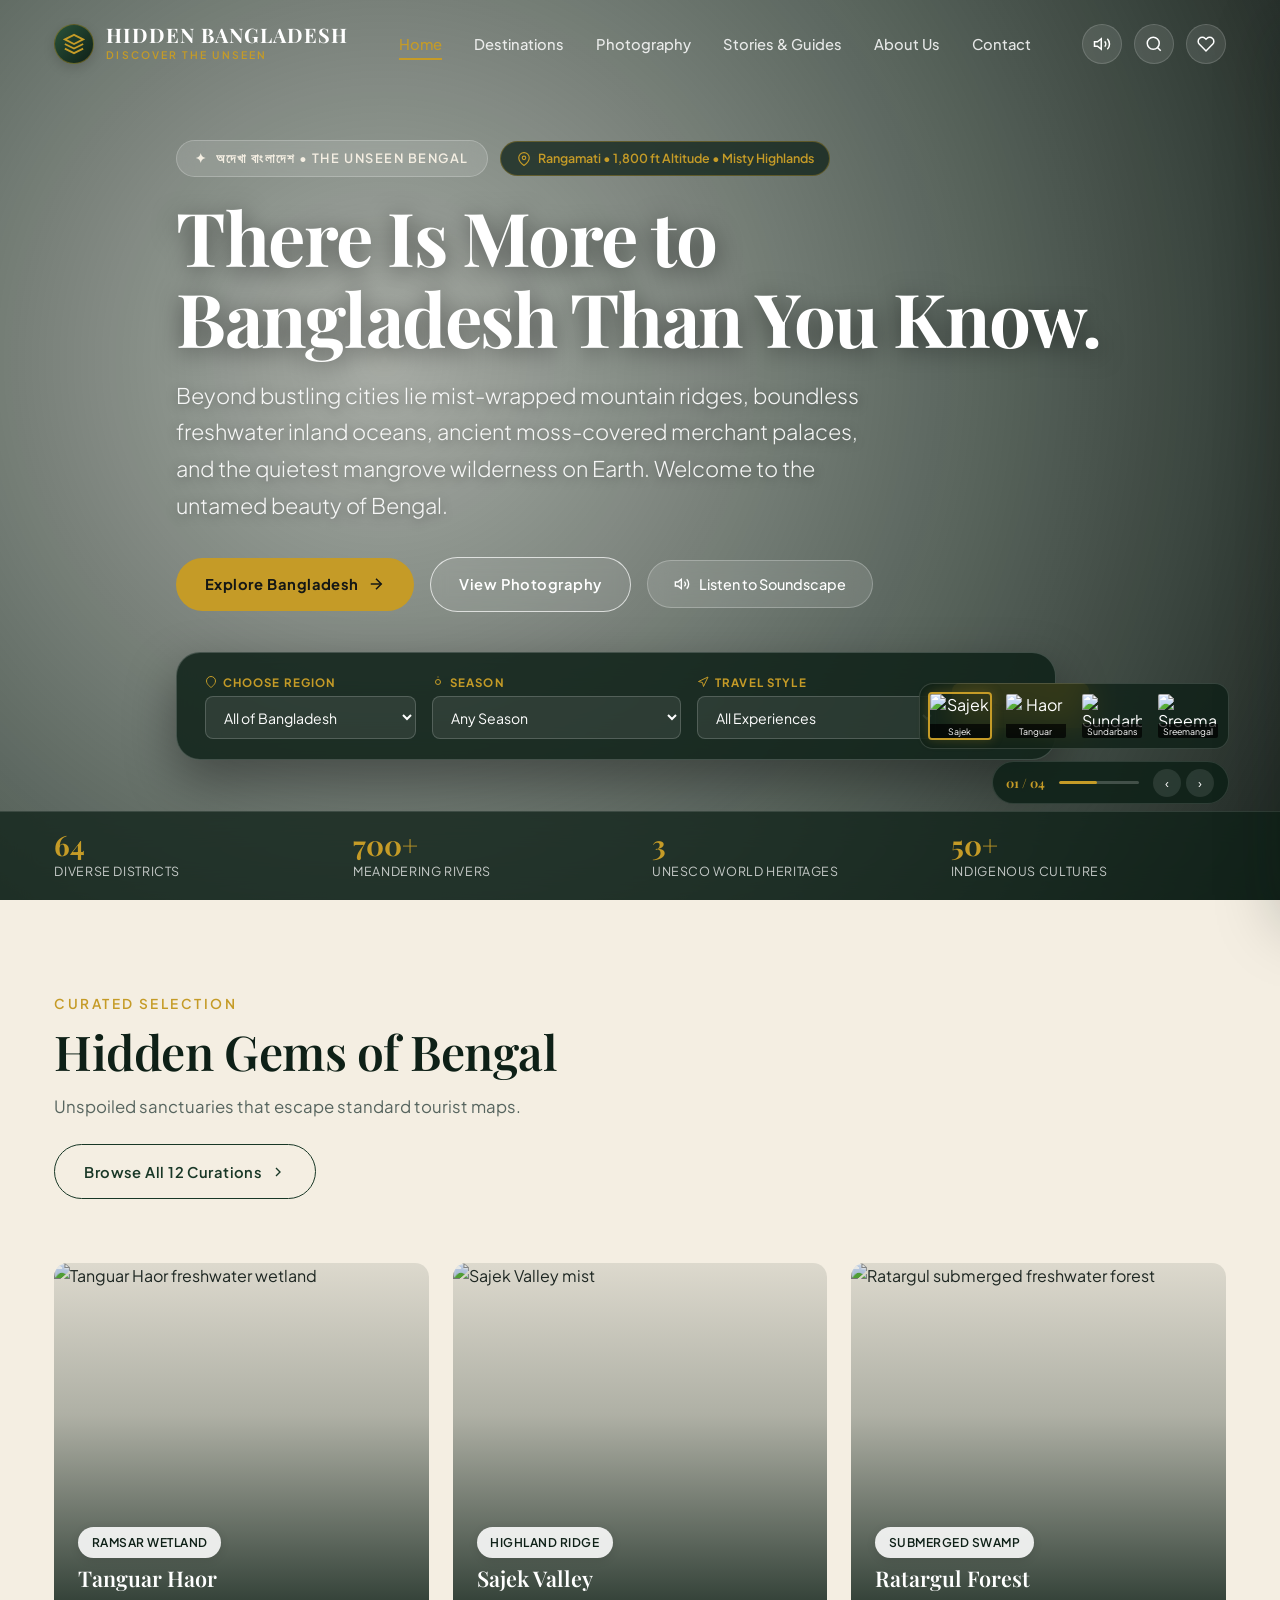
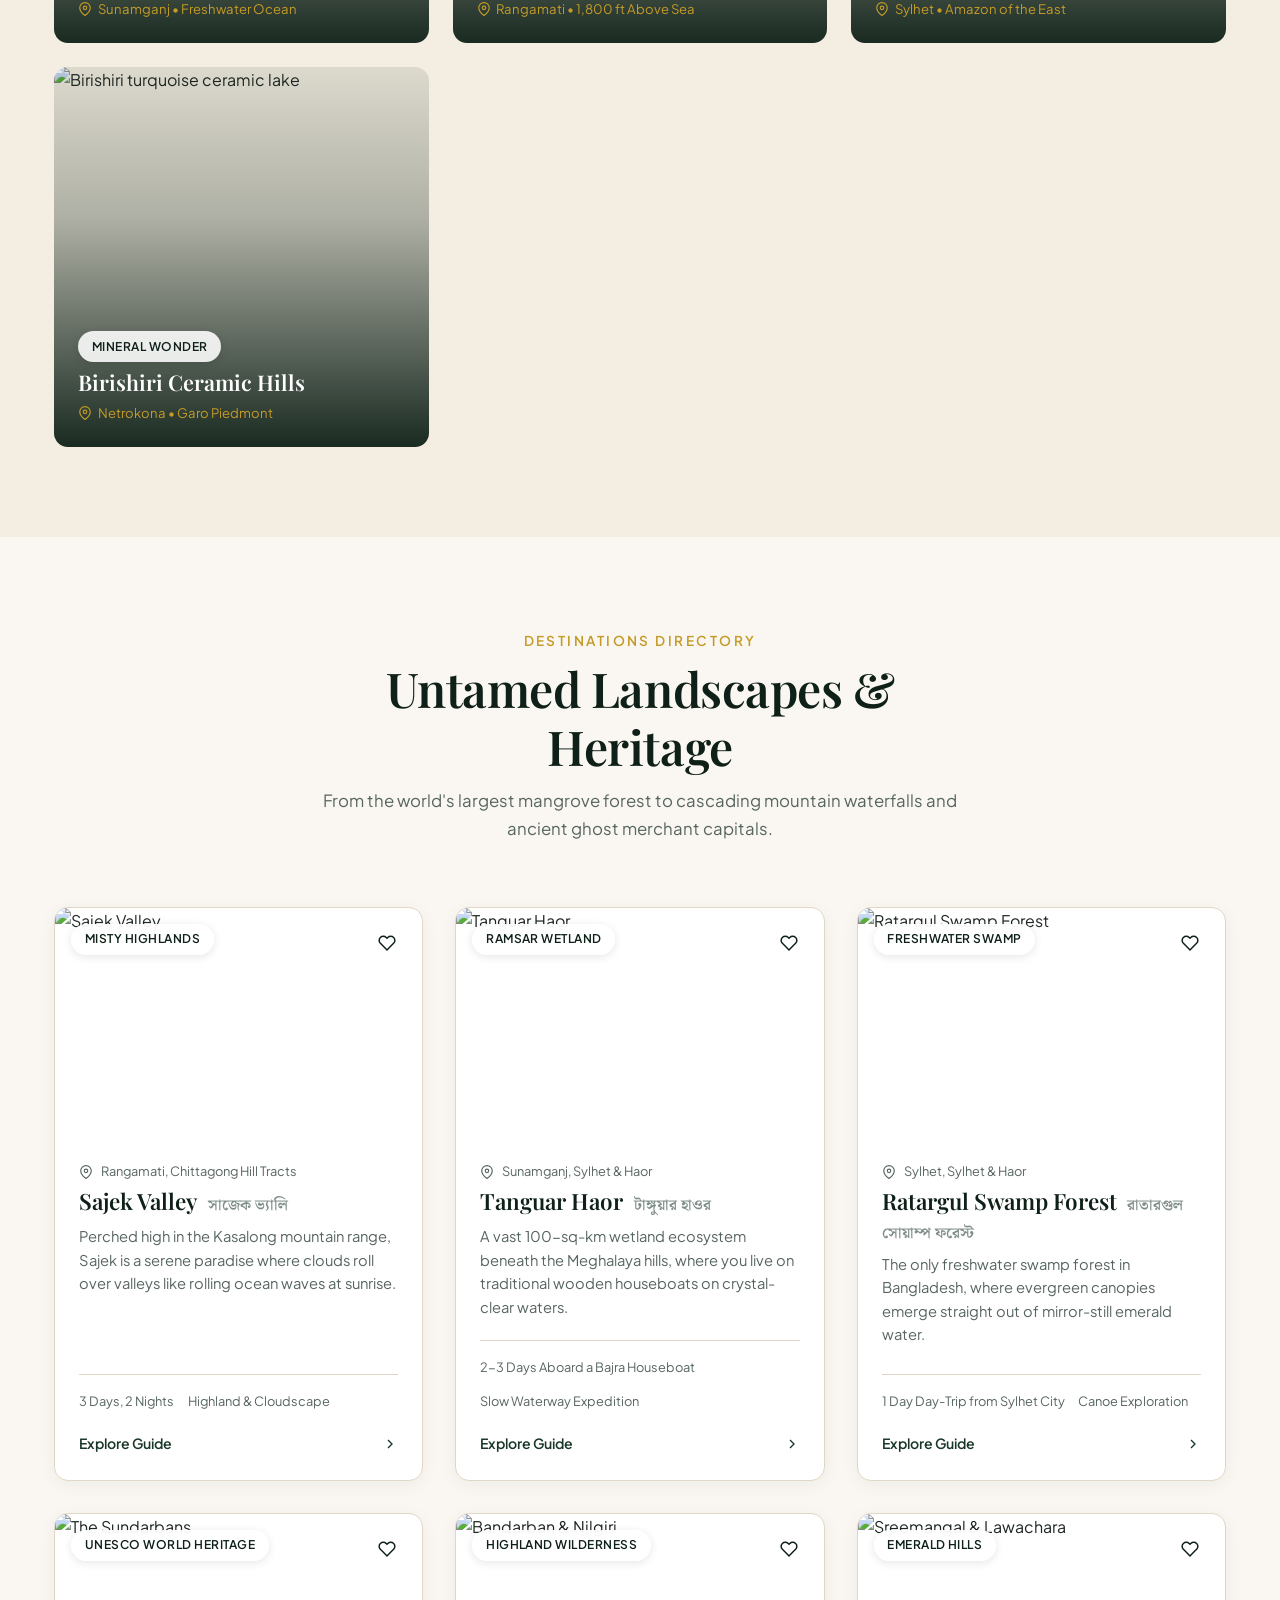
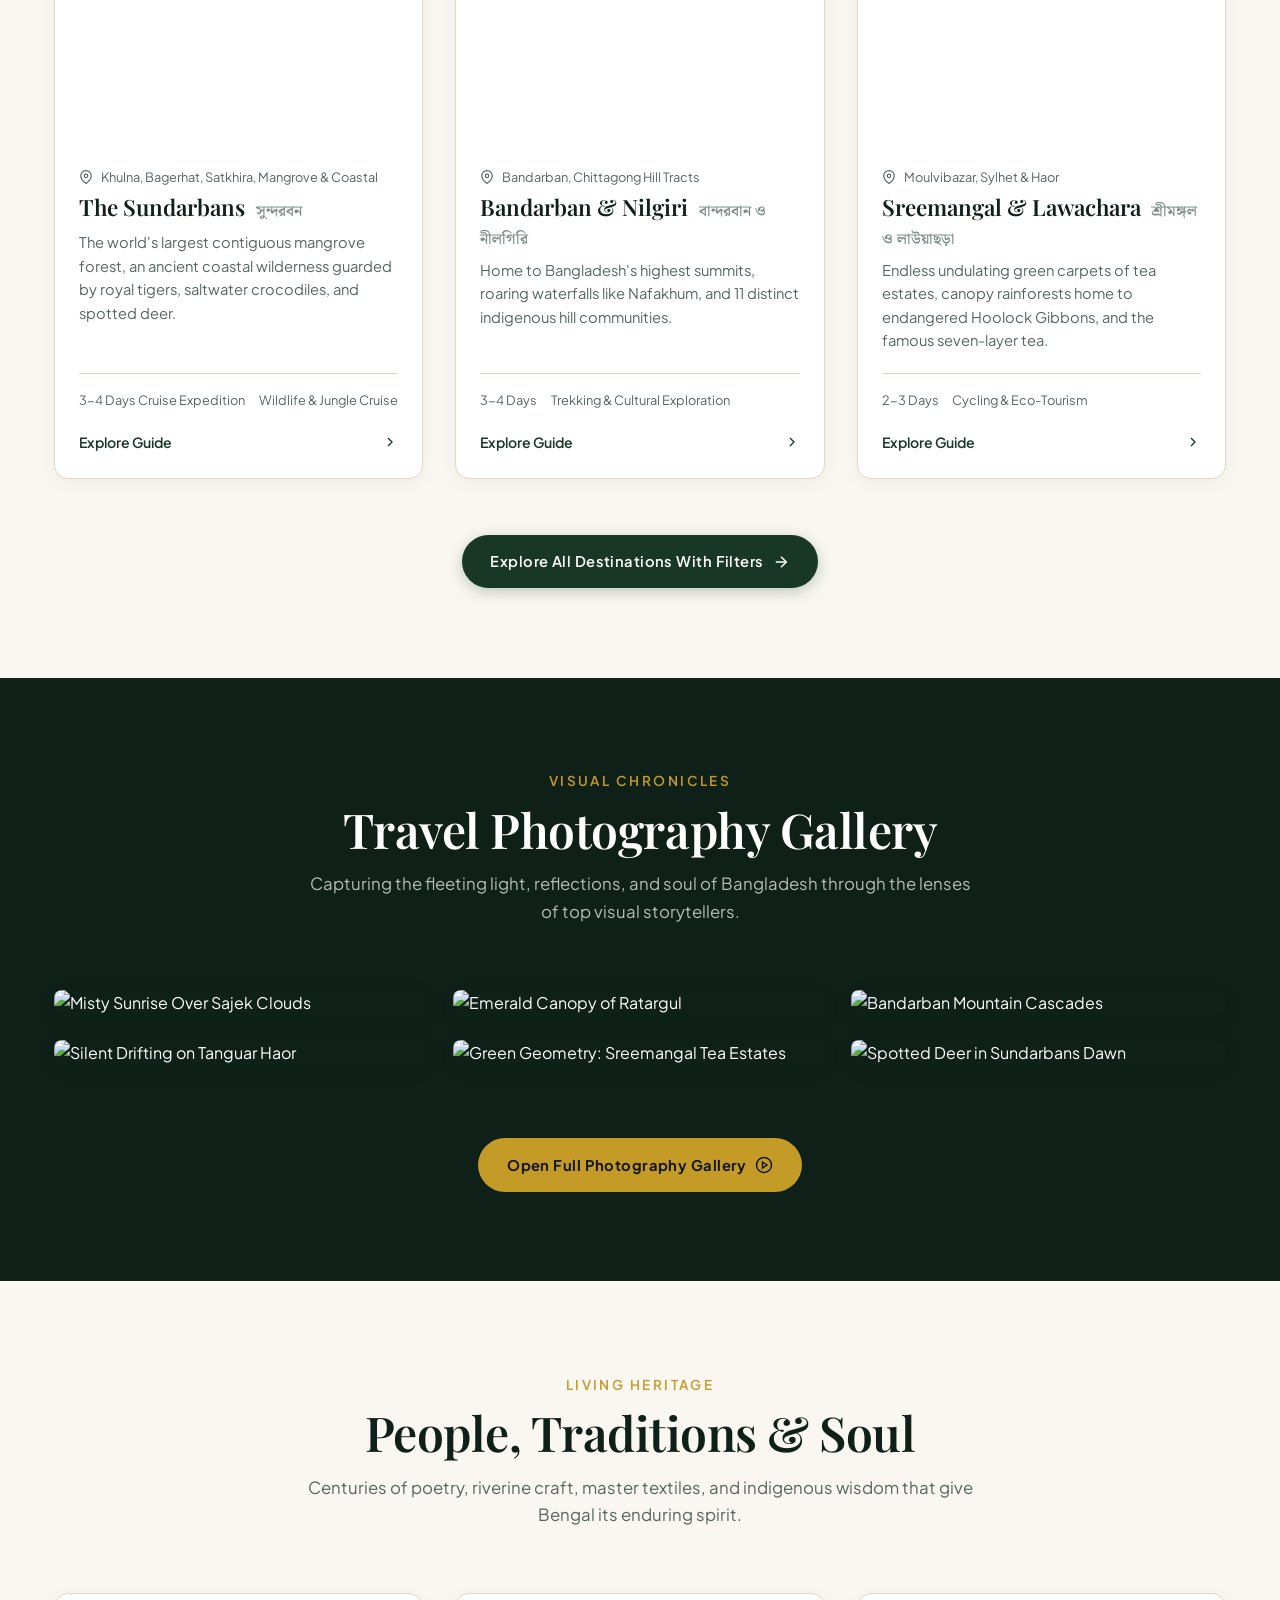
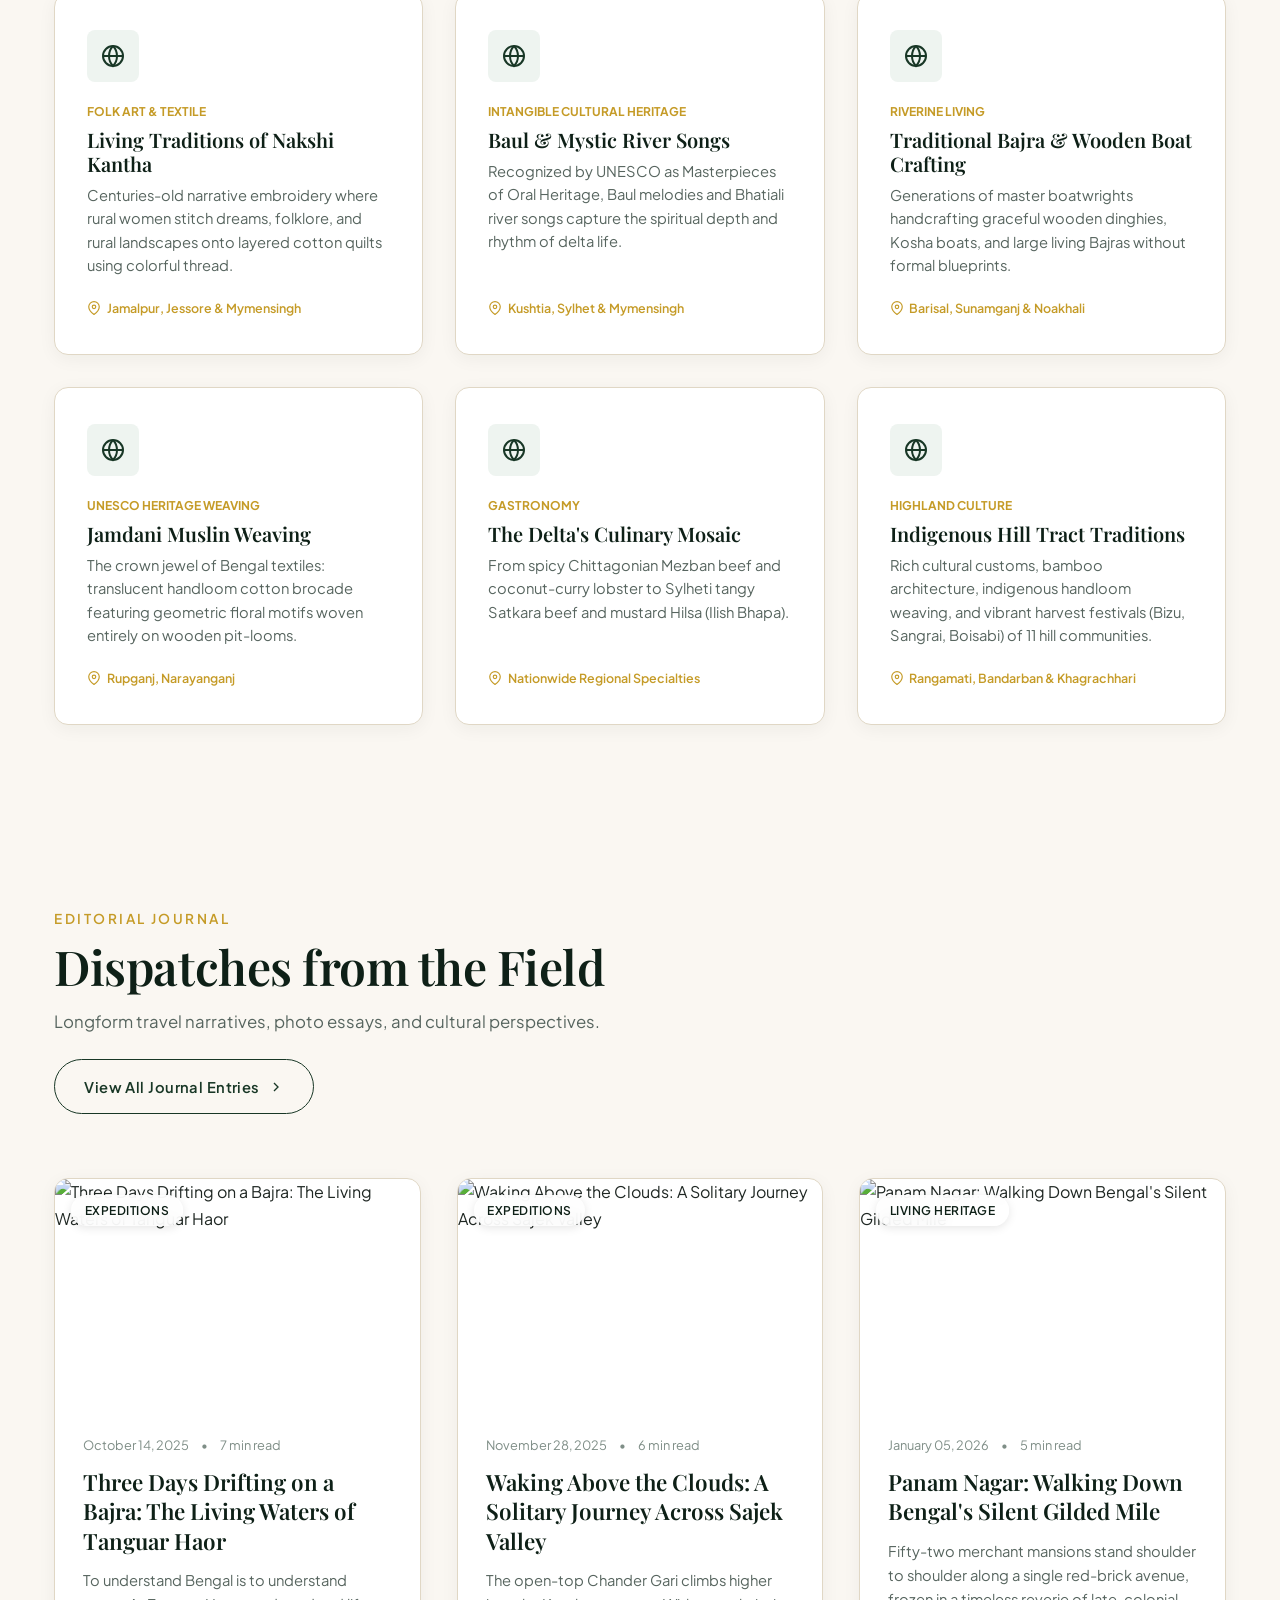
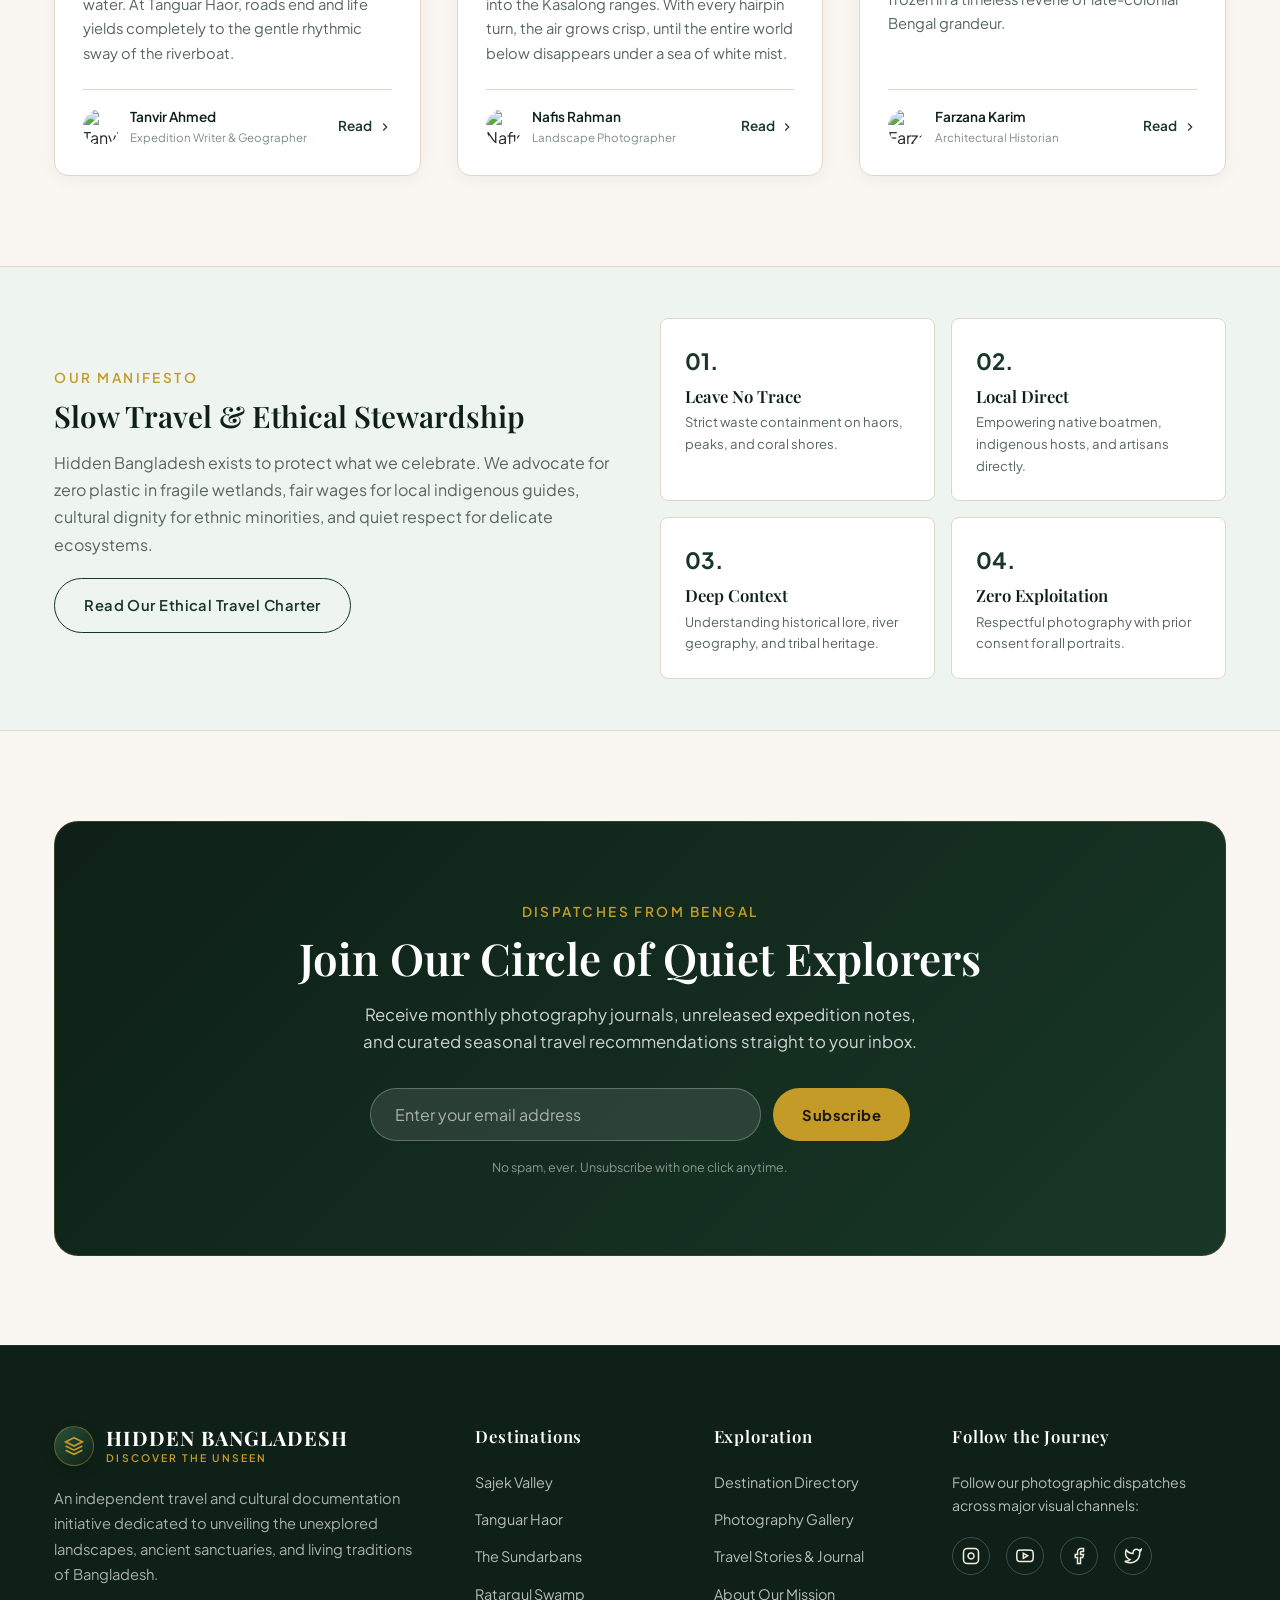
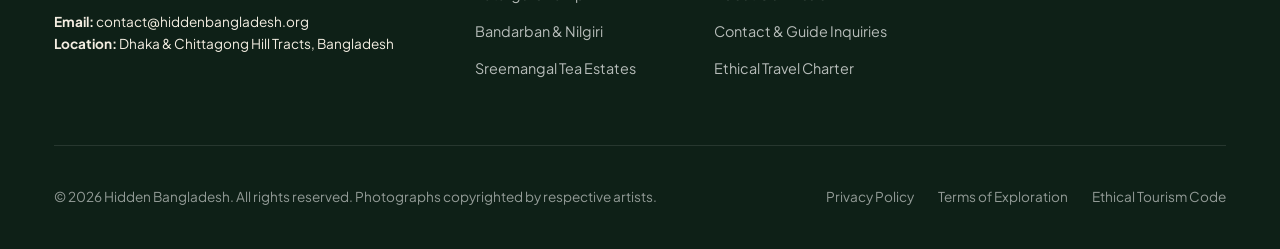
==== index.html @ ad8281f9 "Initial commit" ====
<!DOCTYPE html>
<html lang="en">
<head>
  <meta charset="UTF-8">
  <meta name="viewport" content="width=device-width, initial-scale=1.0">
  <title>Hidden Bangladesh — Discover the Bangladesh You've Never Seen</title>
  <meta name="description" content="A premium travel and photography journal celebrating the hidden landscapes, living heritage, mist-wrapped hill tracts, and serene waterways of Bangladesh.">
  <link rel="stylesheet" href="css/style.css">
  <link rel="stylesheet" href="css/components.css">
</head>
<body>

  <!-- ========================================================================
       Navigation Bar
       ======================================================================== -->
  <nav class="site-nav">
    <div class="container nav-container">
      <a href="index.html" class="brand-logo" aria-label="Hidden Bangladesh Home">
        <div class="brand-symbol">
          <svg width="22" height="22" viewBox="0 0 24 24" fill="none" stroke="currentColor" stroke-width="2">
            <path d="M12 2L2 7l10 5 10-5-10-5z"></path>
            <path d="M2 17l10 5 10-5"></path>
            <path d="M2 12l10 5 10-5"></path>
          </svg>
        </div>
        <div class="brand-text-wrap">
          <span class="brand-name">HIDDEN BANGLADESH</span>
          <span class="brand-sub">DISCOVER THE UNSEEN</span>
        </div>
      </a>

      <div class="nav-menu">
        <a href="index.html" class="nav-link active">Home</a>
        <a href="destinations.html" class="nav-link">Destinations</a>
        <a href="photography.html" class="nav-link">Photography</a>
        <a href="stories.html" class="nav-link">Stories & Guides</a>
        <a href="about.html" class="nav-link">About Us</a>
        <a href="contact.html" class="nav-link">Contact</a>
      </div>

      <div class="nav-actions">
        <!-- Ambient Soundscape Button -->
        <button class="nav-action-btn" data-action="toggle-sound" title="Listen to atmospheric river soundscape" aria-label="Toggle ambient nature soundscape">
          <svg width="18" height="18" viewBox="0 0 24 24" fill="none" stroke="currentColor" stroke-width="2">
            <polygon points="11 5 6 9 2 9 2 15 6 15 11 19 11 5"></polygon>
            <path d="M19.07 4.93a10 10 0 0 1 0 14.14M15.54 8.46a5 5 0 0 1 0 7.07"></path>
          </svg>
        </button>

        <!-- Global Search Button -->
        <button class="nav-action-btn" data-action="open-search" title="Search destinations, articles & photos (Ctrl+K)" aria-label="Open search">
          <svg width="18" height="18" viewBox="0 0 24 24" fill="none" stroke="currentColor" stroke-width="2">
            <circle cx="11" cy="11" r="8"></circle>
            <line x1="21" y1="21" x2="16.65" y2="16.65"></line>
          </svg>
        </button>

        <!-- Saved / Wishlist Button -->
        <button class="nav-action-btn" data-action="open-favorites" title="View your saved places" aria-label="View saved places">
          <svg width="18" height="18" viewBox="0 0 24 24" fill="none" stroke="currentColor" stroke-width="2">
            <path d="M20.84 4.61a5.5 5.5 0 0 0-7.78 0L12 5.67l-1.06-1.06a5.5 5.5 0 0 0-7.78 7.78l1.06 1.06L12 21.23l7.78-7.78 1.06-1.06a5.5 5.5 0 0 0 0-7.78z"></path>
          </svg>
          <span class="fav-counter-badge" style="display: none;">0</span>
        </button>

        <!-- Mobile Hamburger Toggle -->
        <button class="mobile-toggle" aria-label="Open mobile menu">
          <svg width="24" height="24" viewBox="0 0 24 24" fill="none" stroke="currentColor" stroke-width="2">
            <line x1="3" y1="12" x2="21" y2="12"></line>
            <line x1="3" y1="6" x2="21" y2="6"></line>
            <line x1="3" y1="18" x2="21" y2="18"></line>
          </svg>
        </button>
      </div>
    </div>
  </nav>

  <!-- Mobile Drawer -->
  <div class="mobile-drawer">
    <button class="mobile-drawer-close" aria-label="Close menu">✕</button>
    <div class="mobile-menu">
      <a href="index.html" class="nav-link active">Home</a>
      <a href="destinations.html" class="nav-link">Explore Destinations</a>
      <a href="photography.html" class="nav-link">Photography Gallery</a>
      <a href="stories.html" class="nav-link">Travel Stories & Blog</a>
      <a href="about.html" class="nav-link">About Hidden Bangladesh</a>
      <a href="contact.html" class="nav-link">Contact & Inquiries</a>
    </div>
    <div style="padding-top: 2rem; border-top: 1px solid rgba(255,255,255,0.1); color: var(--color-sand);">
      <p style="font-size: 0.85rem; opacity: 0.8;">Discover the Bangladesh You've Never Seen.</p>
    </div>
  </div>

  <!-- ========================================================================
       Hero Section
       ======================================================================== -->
  <header class="hero-full" id="heroSection">
    <!-- Background Slider -->
    <div class="hero-slider" id="heroSlider">
      <!-- Slide 0: Sajek Valley -->
      <div class="hero-slide active" data-index="0" data-location="Rangamati • 1,800 ft Altitude • Misty Highlands" data-sub="The Kingdom Above the Clouds">
        <img
          class="hero-slide-img"
          src="https://images.unsplash.com/photo-1464822759023-fed622ff2c3b?auto=format&fit=crop&w=2200&q=85"
          alt="Breathtaking rolling sea of clouds over Sajek Valley mountains in Bangladesh"
        >
      </div>

      <!-- Slide 1: Tanguar Haor -->
      <div class="hero-slide" data-index="1" data-location="Sunamganj • Freshwater Ramsar Wetland" data-sub="The Emerald Freshwater Inland Sea">
        <img
          class="hero-slide-img"
          src="https://images.unsplash.com/photo-1507525428034-b723cf961d3e?auto=format&fit=crop&w=2200&q=85"
          alt="Pristine freshwater ocean of Tanguar Haor under dramatic monsoon sky"
        >
      </div>

      <!-- Slide 2: The Sundarbans -->
      <div class="hero-slide" data-index="2" data-location="Khulna & Bagerhat • UNESCO World Heritage Biosphere" data-sub="Tidal Realm of the Royal Bengal Tiger">
        <img
          class="hero-slide-img"
          src="https://images.unsplash.com/photo-1547471080-7cc2caa01a7e?auto=format&fit=crop&w=2200&q=85"
          alt="Ancient mangrove forest creeks of the Sundarbans at morning low tide"
        >
      </div>

      <!-- Slide 3: Sreemangal Tea Estates -->
      <div class="hero-slide" data-index="3" data-location="Moulvibazar • Rolling Terraced Estates" data-sub="The Emerald Tea Trails & Rainforest Canopies">
        <img
          class="hero-slide-img"
          src="https://images.unsplash.com/photo-1585123388867-3bfe6dd4bdbf?auto=format&fit=crop&w=2200&q=85"
          alt="Endless terraced green tea garden knolls of Sreemangal in soft golden light"
        >
      </div>
    </div>

    <!-- Vignette & Lighting Overlay -->
    <div class="hero-overlay"></div>

    <!-- Hero Content -->
    <div class="container hero-content">
      <div class="hero-badge-strip">
        <div class="hero-pill">
          <span>✦</span> অদেখা বাংলাদেশ • The Unseen Bengal
        </div>
        <div class="hero-location-pill">
          <svg width="14" height="14" viewBox="0 0 24 24" fill="none" stroke="currentColor" stroke-width="2">
            <path d="M21 10c0 7-9 13-9 13s-9-6-9-13a9 9 0 0 1 18 0z"></path>
            <circle cx="12" cy="10" r="3"></circle>
          </svg>
          <span id="heroActiveLocation">Rangamati • 1,800 ft Altitude • Misty Highlands</span>
        </div>
      </div>

      <h1 class="headline-display hero-title">
        There Is More to Bangladesh Than You Know.
      </h1>

      <p class="hero-lead">
        Beyond bustling cities lie mist-wrapped mountain ridges, boundless freshwater inland oceans, ancient moss-covered merchant palaces, and the quietest mangrove wilderness on Earth. Welcome to the untamed beauty of Bengal.
      </p>

      <div class="hero-buttons">
        <a href="destinations.html" class="btn btn-gold">
          <span>Explore Bangladesh</span>
          <svg width="18" height="18" viewBox="0 0 24 24" fill="none" stroke="currentColor" stroke-width="2">
            <line x1="5" y1="12" x2="19" y2="12"></line>
            <polyline points="12 5 19 12 12 19"></polyline>
          </svg>
        </a>

        <a href="photography.html" class="btn btn-outline-white">
          <span>View Photography</span>
        </a>

        <!-- Ambient Soundscape Button in Hero -->
        <button class="btn-ambient-hero" data-action="toggle-sound" title="Listen to atmospheric river soundscape">
          <svg width="16" height="16" viewBox="0 0 24 24" fill="none" stroke="currentColor" stroke-width="2">
            <polygon points="11 5 6 9 2 9 2 15 6 15 11 19 11 5"></polygon>
            <path d="M19.07 4.93a10 10 0 0 1 0 14.14M15.54 8.46a5 5 0 0 1 0 7.07"></path>
          </svg>
          <span>Listen to Soundscape</span>
        </button>
      </div>

      <!-- Interactive Quick Destination Finder Bar -->
      <div class="hero-finder-bar">
        <form class="finder-form" id="heroFinderForm" onsubmit="handleHeroFinderSubmit(event)">
          <div class="finder-field">
            <label class="finder-label" for="finderRegion">
              <svg width="12" height="12" viewBox="0 0 24 24" fill="none" stroke="currentColor" stroke-width="2"><path d="M21 10c0 7-9 13-9 13s-9-6-9-13a9 9 0 0 1 18 0z"></path></svg>
              Choose Region
            </label>
            <select id="finderRegion" class="finder-select">
              <option value="all">All of Bangladesh</option>
              <option value="Chittagong Hill Tracts">Chittagong Hill Tracts</option>
              <option value="Sylhet">Sylhet & Haor Basin</option>
              <option value="Coastal">Coastal & Coral Islands</option>
              <option value="Heritage">Heritage & Ancient Plains</option>
              <option value="Mangrove">Sundarbans Mangrove</option>
            </select>
          </div>

          <div class="finder-field">
            <label class="finder-label" for="finderSeason">
              <svg width="12" height="12" viewBox="0 0 24 24" fill="none" stroke="currentColor" stroke-width="2"><circle cx="12" cy="12" r="5"></circle><line x1="12" y1="1" x2="12" y2="3"></line></svg>
              Season
            </label>
            <select id="finderSeason" class="finder-select">
              <option value="all">Any Season</option>
              <option value="winter">Winter Mist (Oct – Feb)</option>
              <option value="monsoon">Monsoon Inland Sea (Jun – Oct)</option>
              <option value="year-round">Year-Round Exploration</option>
            </select>
          </div>

          <div class="finder-field">
            <label class="finder-label" for="finderStyle">
              <svg width="12" height="12" viewBox="0 0 24 24" fill="none" stroke="currentColor" stroke-width="2"><polygon points="3 11 22 2 13 21 11 13 3 11"></polygon></svg>
              Travel Style
            </label>
            <select id="finderStyle" class="finder-select">
              <option value="all">All Experiences</option>
              <option value="Highland">Highland & Cloudscapes</option>
              <option value="Waterway">Slow Waterway & Houseboat</option>
              <option value="Wildlife">Wildlife & Nature Safari</option>
              <option value="Heritage">Heritage & Ancient Walks</option>
            </select>
          </div>

          <button type="submit" class="finder-submit-btn">
            <span>Discover</span>
            <svg width="16" height="16" viewBox="0 0 24 24" fill="none" stroke="currentColor" stroke-width="2">
              <line x1="5" y1="12" x2="19" y2="12"></line>
              <polyline points="12 5 19 12 12 19"></polyline>
            </svg>
          </button>
        </form>
      </div>
    </div>

    <!-- Interactive Slider Controls (Floating on right side) -->
    <div class="hero-slider-controls">
      <div class="slider-thumbs-wrap">
        <button class="hero-thumb-btn active" onclick="switchHeroSlide(0)" title="Sajek Valley">
          <img src="https://images.unsplash.com/photo-1464822759023-fed622ff2c3b?auto=format&fit=crop&w=160&q=80" alt="Sajek">
          <span class="thumb-caption">Sajek</span>
        </button>
        <button class="hero-thumb-btn" onclick="switchHeroSlide(1)" title="Tanguar Haor">
          <img src="https://images.unsplash.com/photo-1507525428034-b723cf961d3e?auto=format&fit=crop&w=160&q=80" alt="Haor">
          <span class="thumb-caption">Tanguar</span>
        </button>
        <button class="hero-thumb-btn" onclick="switchHeroSlide(2)" title="Sundarbans">
          <img src="https://images.unsplash.com/photo-1547471080-7cc2caa01a7e?auto=format&fit=crop&w=160&q=80" alt="Sundarbans">
          <span class="thumb-caption">Sundarbans</span>
        </button>
        <button class="hero-thumb-btn" onclick="switchHeroSlide(3)" title="Sreemangal">
          <img src="https://images.unsplash.com/photo-1585123388867-3bfe6dd4bdbf?auto=format&fit=crop&w=160&q=80" alt="Sreemangal">
          <span class="thumb-caption">Sreemangal</span>
        </button>
      </div>

      <div class="slider-bottom-bar">
        <span class="slide-number-display" id="heroSlideCounter">01 / 04</span>
        <div class="slide-progress-track">
          <div class="slide-progress-fill" id="heroProgressFill"></div>
        </div>
        <div class="slide-nav-arrows">
          <button class="slide-arrow-btn" onclick="prevHeroSlide()" aria-label="Previous landscape">‹</button>
          <button class="slide-arrow-btn" onclick="nextHeroSlide()" aria-label="Next landscape">›</button>
        </div>
      </div>
    </div>

    <!-- Stats Strip -->
    <div class="hero-stats-strip">
      <div class="container">
        <div class="stats-grid">
          <div class="stat-item">
            <span class="stat-number">64</span>
            <span class="stat-label">Diverse Districts</span>
          </div>
          <div class="stat-item">
            <span class="stat-number">700+</span>
            <span class="stat-label">Meandering Rivers</span>
          </div>
          <div class="stat-item">
            <span class="stat-number">3</span>
            <span class="stat-label">UNESCO World Heritages</span>
          </div>
          <div class="stat-item">
            <span class="stat-number">50+</span>
            <span class="stat-label">Indigenous Cultures</span>
          </div>
        </div>
      </div>
    </div>
  </header>

  <!-- ========================================================================
       Curated Section: "Hidden Gems"
       ======================================================================== -->
  <section class="section-spacing" style="background: var(--color-sand);">
    <div class="container">
      <div class="section-header text-left" style="display: flex; justify-content: space-between; align-items: flex-end; flex-wrap: wrap; gap: 1.5rem;">
        <div>
          <span class="subtitle-editorial">Curated Selection</span>
          <h2 class="headline-section">Hidden Gems of Bengal</h2>
          <p>Unspoiled sanctuaries that escape standard tourist maps.</p>
        </div>
        <a href="destinations.html" class="btn btn-outline" style="border-color: var(--color-forest);">
          <span>Browse All 12 Curations</span>
          <svg width="16" height="16" viewBox="0 0 24 24" fill="none" stroke="currentColor" stroke-width="2">
            <polyline points="9 18 15 12 9 6"></polyline>
          </svg>
        </a>
      </div>

      <div class="gems-slider-container">
        <!-- Gem 1: Tanguar Haor -->
        <a href="destination-detail.html?id=tanguar-haor" class="gem-card">
          <img src="https://images.unsplash.com/photo-1507525428034-b723cf961d3e?auto=format&fit=crop&w=800&q=80" alt="Tanguar Haor freshwater wetland" loading="lazy">
          <div class="gem-card-overlay">
            <span class="badge badge-white gem-badge">Ramsar Wetland</span>
            <h3 class="gem-title">Tanguar Haor</h3>
            <div class="gem-location">
              <svg width="14" height="14" viewBox="0 0 24 24" fill="none" stroke="currentColor" stroke-width="2">
                <path d="M21 10c0 7-9 13-9 13s-9-6-9-13a9 9 0 0 1 18 0z"></path>
                <circle cx="12" cy="10" r="3"></circle>
              </svg>
              <span>Sunamganj • Freshwater Ocean</span>
            </div>
          </div>
        </a>

        <!-- Gem 2: Sajek Valley -->
        <a href="destination-detail.html?id=sajek-valley" class="gem-card">
          <img src="https://images.unsplash.com/photo-1464822759023-fed622ff2c3b?auto=format&fit=crop&w=800&q=80" alt="Sajek Valley mist" loading="lazy">
          <div class="gem-card-overlay">
            <span class="badge badge-white gem-badge">Highland Ridge</span>
            <h3 class="gem-title">Sajek Valley</h3>
            <div class="gem-location">
              <svg width="14" height="14" viewBox="0 0 24 24" fill="none" stroke="currentColor" stroke-width="2">
                <path d="M21 10c0 7-9 13-9 13s-9-6-9-13a9 9 0 0 1 18 0z"></path>
                <circle cx="12" cy="10" r="3"></circle>
              </svg>
              <span>Rangamati • 1,800 ft Above Sea</span>
            </div>
          </div>
        </a>

        <!-- Gem 3: Ratargul Swamp Forest -->
        <a href="destination-detail.html?id=ratargul-swamp-forest" class="gem-card">
          <img src="https://images.unsplash.com/photo-1518495973542-4542c06a5843?auto=format&fit=crop&w=800&q=80" alt="Ratargul submerged freshwater forest" loading="lazy">
          <div class="gem-card-overlay">
            <span class="badge badge-white gem-badge">Submerged Swamp</span>
            <h3 class="gem-title">Ratargul Forest</h3>
            <div class="gem-location">
              <svg width="14" height="14" viewBox="0 0 24 24" fill="none" stroke="currentColor" stroke-width="2">
                <path d="M21 10c0 7-9 13-9 13s-9-6-9-13a9 9 0 0 1 18 0z"></path>
                <circle cx="12" cy="10" r="3"></circle>
              </svg>
              <span>Sylhet • Amazon of the East</span>
            </div>
          </div>
        </a>

        <!-- Gem 4: Birishiri Ceramic Lake -->
        <a href="destination-detail.html?id=birishiri-susang-durgapur" class="gem-card">
          <img src="https://images.unsplash.com/photo-1506744038136-46273834b3fb?auto=format&fit=crop&w=800&q=80" alt="Birishiri turquoise ceramic lake" loading="lazy">
          <div class="gem-card-overlay">
            <span class="badge badge-white gem-badge">Mineral Wonder</span>
            <h3 class="gem-title">Birishiri Ceramic Hills</h3>
            <div class="gem-location">
              <svg width="14" height="14" viewBox="0 0 24 24" fill="none" stroke="currentColor" stroke-width="2">
                <path d="M21 10c0 7-9 13-9 13s-9-6-9-13a9 9 0 0 1 18 0z"></path>
                <circle cx="12" cy="10" r="3"></circle>
              </svg>
              <span>Netrokona • Garo Piedmont</span>
            </div>
          </div>
        </a>
      </div>
    </div>
  </section>

  <!-- ========================================================================
       Featured Destinations Grid
       ======================================================================== -->
  <section class="section-spacing">
    <div class="container">
      <div class="section-header">
        <span class="subtitle-editorial">Destinations Directory</span>
        <h2 class="headline-section">Untamed Landscapes & Heritage</h2>
        <p>From the world's largest mangrove forest to cascading mountain waterfalls and ancient ghost merchant capitals.</p>
      </div>

      <div class="destination-grid" id="homeDestinationsGrid">
        <!-- Rendered via JavaScript from HB_DATA -->
      </div>

      <div style="text-align: center; margin-top: 3.5rem;">
        <a href="destinations.html" class="btn btn-primary">
          <span>Explore All Destinations With Filters</span>
          <svg width="18" height="18" viewBox="0 0 24 24" fill="none" stroke="currentColor" stroke-width="2">
            <line x1="5" y1="12" x2="19" y2="12"></line>
            <polyline points="12 5 19 12 12 19"></polyline>
          </svg>
        </a>
      </div>
    </div>
  </section>

  <!-- ========================================================================
       Travel Photography Gallery Showcase
       ======================================================================== -->
  <section class="section-spacing" style="background: var(--color-forest-deep); color: var(--color-white);">
    <div class="container">
      <div class="section-header">
        <span class="subtitle-editorial" style="color: var(--color-gold);">Visual Chronicles</span>
        <h2 class="headline-section" style="color: var(--color-white);">Travel Photography Gallery</h2>
        <p style="color: rgba(255,255,255,0.7);">Capturing the fleeting light, reflections, and soul of Bangladesh through the lenses of top visual storytellers.</p>
      </div>

      <div class="masonry-grid" id="homePhotoGrid">
        <!-- Rendered via JS -->
      </div>

      <div style="text-align: center; margin-top: 3rem;">
        <a href="photography.html" class="btn btn-gold">
          <span>Open Full Photography Gallery</span>
          <svg width="18" height="18" viewBox="0 0 24 24" fill="none" stroke="currentColor" stroke-width="2">
            <circle cx="12" cy="12" r="10"></circle>
            <polygon points="10 8 16 12 10 16 10 8"></polygon>
          </svg>
        </a>
      </div>
    </div>
  </section>

  <!-- ========================================================================
       Culture, Traditions & Living Heritage
       ======================================================================== -->
  <section class="section-spacing" style="background: var(--color-sand-light);">
    <div class="container">
      <div class="section-header">
        <span class="subtitle-editorial">Living Heritage</span>
        <h2 class="headline-section">People, Traditions & Soul</h2>
        <p>Centuries of poetry, riverine craft, master textiles, and indigenous wisdom that give Bengal its enduring spirit.</p>
      </div>

      <div class="culture-grid" id="homeCultureGrid">
        <!-- Rendered via JS -->
      </div>
    </div>
  </section>

  <!-- ========================================================================
       Featured Travel Stories & Editorial Journal
       ======================================================================== -->
  <section class="section-spacing">
    <div class="container">
      <div class="section-header text-left" style="display: flex; justify-content: space-between; align-items: flex-end; flex-wrap: wrap; gap: 1.5rem;">
        <div>
          <span class="subtitle-editorial">Editorial Journal</span>
          <h2 class="headline-section">Dispatches from the Field</h2>
          <p>Longform travel narratives, photo essays, and cultural perspectives.</p>
        </div>
        <a href="stories.html" class="btn btn-outline">
          <span>View All Journal Entries</span>
          <svg width="16" height="16" viewBox="0 0 24 24" fill="none" stroke="currentColor" stroke-width="2">
            <polyline points="9 18 15 12 9 6"></polyline>
          </svg>
        </a>
      </div>

      <div class="stories-grid" id="homeStoriesGrid">
        <!-- Rendered via JS -->
      </div>
    </div>
  </section>

  <!-- ========================================================================
       The Ethos of Responsible Tourism
       ======================================================================== -->
  <section class="section-spacing-sm" style="background: var(--color-forest-mist); border-block: 1px solid var(--color-sand-border);">
    <div class="container">
      <div style="display: grid; grid-template-columns: repeat(auto-fit, minmax(280px, 1fr)); gap: 2.5rem; align-items: center;">
        <div>
          <span class="subtitle-editorial">Our Manifesto</span>
          <h3 style="font-size: 1.85rem; margin-bottom: 1rem; color: var(--color-forest-deep);">Slow Travel & Ethical Stewardship</h3>
          <p style="color: var(--color-text-muted); font-size: 1rem; line-height: 1.7; margin-bottom: 1.25rem;">
            Hidden Bangladesh exists to protect what we celebrate. We advocate for zero plastic in fragile wetlands, fair wages for local indigenous guides, cultural dignity for ethnic minorities, and quiet respect for delicate ecosystems.
          </p>
          <a href="about.html" class="btn btn-outline" style="border-color: var(--color-forest);">Read Our Ethical Travel Charter</a>
        </div>
        <div style="display: grid; grid-template-columns: 1fr 1fr; gap: 1rem;">
          <div style="background: var(--color-white); padding: 1.5rem; border-radius: var(--radius-md); border: 1px solid var(--color-sand-border);">
            <div style="color: var(--color-forest); font-size: 1.4rem; font-weight: 700; margin-bottom: 0.35rem;">01.</div>
            <h4 style="font-size: 1.05rem; margin-bottom: 0.35rem;">Leave No Trace</h4>
            <p style="font-size: 0.82rem; color: var(--color-text-muted);">Strict waste containment on haors, peaks, and coral shores.</p>
          </div>
          <div style="background: var(--color-white); padding: 1.5rem; border-radius: var(--radius-md); border: 1px solid var(--color-sand-border);">
            <div style="color: var(--color-forest); font-size: 1.4rem; font-weight: 700; margin-bottom: 0.35rem;">02.</div>
            <h4 style="font-size: 1.05rem; margin-bottom: 0.35rem;">Local Direct</h4>
            <p style="font-size: 0.82rem; color: var(--color-text-muted);">Empowering native boatmen, indigenous hosts, and artisans directly.</p>
          </div>
          <div style="background: var(--color-white); padding: 1.5rem; border-radius: var(--radius-md); border: 1px solid var(--color-sand-border);">
            <div style="color: var(--color-forest); font-size: 1.4rem; font-weight: 700; margin-bottom: 0.35rem;">03.</div>
            <h4 style="font-size: 1.05rem; margin-bottom: 0.35rem;">Deep Context</h4>
            <p style="font-size: 0.82rem; color: var(--color-text-muted);">Understanding historical lore, river geography, and tribal heritage.</p>
          </div>
          <div style="background: var(--color-white); padding: 1.5rem; border-radius: var(--radius-md); border: 1px solid var(--color-sand-border);">
            <div style="color: var(--color-forest); font-size: 1.4rem; font-weight: 700; margin-bottom: 0.35rem;">04.</div>
            <h4 style="font-size: 1.05rem; margin-bottom: 0.35rem;">Zero Exploitation</h4>
            <p style="font-size: 0.82rem; color: var(--color-text-muted);">Respectful photography with prior consent for all portraits.</p>
          </div>
        </div>
      </div>
    </div>
  </section>

  <!-- ========================================================================
       Newsletter Subscription Section
       ======================================================================== -->
  <section class="section-spacing">
    <div class="container">
      <div class="newsletter-section">
        <span class="subtitle-editorial" style="color: var(--color-gold);">Dispatches from Bengal</span>
        <h2 style="font-size: clamp(2rem, 3.5vw, 2.75rem); color: var(--color-white); margin-bottom: 1rem;">
          Join Our Circle of Quiet Explorers
        </h2>
        <p style="color: rgba(255,255,255,0.8); max-width: 580px; margin: 0 auto; font-size: 1.05rem;">
          Receive monthly photography journals, unreleased expedition notes, and curated seasonal travel recommendations straight to your inbox.
        </p>
        <form class="newsletter-form">
          <input type="email" class="newsletter-input" placeholder="Enter your email address" required>
          <button type="submit" class="btn btn-gold">
            <span>Subscribe</span>
          </button>
        </form>
        <p style="font-size: 0.78rem; color: rgba(255,255,255,0.5); margin-top: 0.85rem;">
          No spam, ever. Unsubscribe with one click anytime.
        </p>
      </div>
    </div>
  </section>

  <!-- ========================================================================
       Footer
       ======================================================================== -->
  <footer class="site-footer">
    <div class="container">
      <div class="footer-top">
        <div class="footer-brand">
          <a href="index.html" class="brand-logo" style="margin-bottom: 1rem;">
            <div class="brand-symbol">
              <svg width="20" height="20" viewBox="0 0 24 24" fill="none" stroke="currentColor" stroke-width="2">
                <path d="M12 2L2 7l10 5 10-5-10-5z"></path>
                <path d="M2 17l10 5 10-5"></path>
                <path d="M2 12l10 5 10-5"></path>
              </svg>
            </div>
            <div class="brand-text-wrap">
              <span class="brand-name">HIDDEN BANGLADESH</span>
              <span class="brand-sub">DISCOVER THE UNSEEN</span>
            </div>
          </a>
          <p>
            An independent travel and cultural documentation initiative dedicated to unveiling the unexplored landscapes, ancient sanctuaries, and living traditions of Bangladesh.
          </p>
          <div style="margin-top: 1.5rem; font-size: 0.85rem; color: var(--color-sand);">
            <strong>Email:</strong> contact@hiddenbangladesh.org<br>
            <strong>Location:</strong> Dhaka & Chittagong Hill Tracts, Bangladesh
          </div>
        </div>

        <div class="footer-col">
          <h4>Destinations</h4>
          <div class="footer-links">
            <a href="destination-detail.html?id=sajek-valley">Sajek Valley</a>
            <a href="destination-detail.html?id=tanguar-haor">Tanguar Haor</a>
            <a href="destination-detail.html?id=sundarbans">The Sundarbans</a>
            <a href="destination-detail.html?id=ratargul-swamp-forest">Ratargul Swamp</a>
            <a href="destination-detail.html?id=bandarban-hill-tracts">Bandarban & Nilgiri</a>
            <a href="destination-detail.html?id=sreemangal-tea-gardens">Sreemangal Tea Estates</a>
          </div>
        </div>

        <div class="footer-col">
          <h4>Exploration</h4>
          <div class="footer-links">
            <a href="destinations.html">Destination Directory</a>
            <a href="photography.html">Photography Gallery</a>
            <a href="stories.html">Travel Stories & Journal</a>
            <a href="about.html">About Our Mission</a>
            <a href="contact.html">Contact & Guide Inquiries</a>
            <a href="privacy.html">Ethical Travel Charter</a>
          </div>
        </div>

        <div class="footer-col">
          <h4>Follow the Journey</h4>
          <p style="font-size: 0.88rem; color: rgba(255,255,255,0.7); margin-bottom: 1.25rem;">
            Follow our photographic dispatches across major visual channels:
          </p>
          <div class="social-links">
            <a href="#" class="social-link" title="Instagram" aria-label="Instagram">
              <svg width="18" height="18" viewBox="0 0 24 24" fill="none" stroke="currentColor" stroke-width="2">
                <rect x="2" y="2" width="20" height="20" rx="5" ry="5"></rect>
                <path d="M16 11.37A4 4 0 1 1 12.63 8 4 4 0 0 1 16 11.37z"></path>
                <line x1="17.5" y1="6.5" x2="17.51" y2="6.5"></line>
              </svg>
            </a>
            <a href="#" class="social-link" title="YouTube" aria-label="YouTube">
              <svg width="18" height="18" viewBox="0 0 24 24" fill="none" stroke="currentColor" stroke-width="2">
                <path d="M22.54 6.42a2.78 2.78 0 0 0-1.94-2C18.88 4 12 4 12 4s-6.88 0-8.6.46a2.78 2.78 0 0 0-1.94 2A29 29 0 0 0 1 11.75a29 29 0 0 0 .46 5.33A2.78 2.78 0 0 0 3.4 19c1.72.46 8.6.46 8.6.46s6.88 0 8.6-.46a2.78 2.78 0 0 0 1.94-2 29 29 0 0 0 .46-5.25 29 29 0 0 0-.46-5.33z"></path>
                <polygon points="9.75 15.02 15.5 11.75 9.75 8.48 9.75 15.02"></polygon>
              </svg>
            </a>
            <a href="#" class="social-link" title="Facebook" aria-label="Facebook">
              <svg width="18" height="18" viewBox="0 0 24 24" fill="none" stroke="currentColor" stroke-width="2">
                <path d="M18 2h-3a5 5 0 0 0-5 5v3H7v4h3v8h4v-8h3l1-4h-4V7a1 1 0 0 1 1-1h3z"></path>
              </svg>
            </a>
            <a href="#" class="social-link" title="Twitter / X" aria-label="Twitter">
              <svg width="18" height="18" viewBox="0 0 24 24" fill="none" stroke="currentColor" stroke-width="2">
                <path d="M23 3a10.9 10.9 0 0 1-3.14 1.53 4.48 4.48 0 0 0-7.86 3v1A10.66 10.66 0 0 1 3 4s-4 9 5 13a11.64 11.64 0 0 1-7 2c9 5 20 0 20-11.5a4.5 4.5 0 0 0-.08-.83A7.72 7.72 0 0 0 23 3z"></path>
              </svg>
            </a>
          </div>
        </div>
      </div>

      <div class="footer-bottom">
        <div>
          © 2026 Hidden Bangladesh. All rights reserved. Photographs copyrighted by respective artists.
        </div>
        <div style="display: flex; gap: 1.5rem;">
          <a href="privacy.html" style="color: inherit;">Privacy Policy</a>
          <a href="privacy.html#terms" style="color: inherit;">Terms of Exploration</a>
          <a href="about.html#manifesto" style="color: inherit;">Ethical Tourism Code</a>
        </div>
      </div>
    </div>
  </footer>

  <!-- ========================================================================
       Global Search Modal
       ======================================================================== -->
  <div class="search-modal" id="searchModal" role="dialog" aria-modal="true" aria-label="Search Hidden Bangladesh">
    <div class="search-modal-box">
      <div class="search-modal-header">
        <svg width="22" height="22" viewBox="0 0 24 24" fill="none" stroke="currentColor" stroke-width="2" style="color: var(--color-forest);">
          <circle cx="11" cy="11" r="8"></circle>
          <line x1="21" y1="21" x2="16.65" y2="16.65"></line>
        </svg>
        <input type="text" class="search-modal-input" placeholder="Search destinations, stories, photos..." autocomplete="off">
        <button class="search-close-btn" aria-label="Close search" style="font-size: 1.25rem; color: var(--color-text-subtle);">✕</button>
      </div>
      <div class="search-results-list"></div>
    </div>
  </div>

  <!-- ========================================================================
       Saved / Wishlist Off-Canvas Drawer
       ======================================================================== -->
  <div class="favorites-drawer-overlay" id="favoritesOverlay"></div>
  <aside class="favorites-drawer" id="favoritesDrawer" aria-label="Saved Destinations Wishlist">
    <div class="favorites-header">
      <div style="display: flex; align-items: center; gap: 0.5rem;">
        <svg width="20" height="20" viewBox="0 0 24 24" fill="currentColor" style="color: var(--color-earth);">
          <path d="M20.84 4.61a5.5 5.5 0 0 0-7.78 0L12 5.67l-1.06-1.06a5.5 5.5 0 0 0-7.78 7.78l1.06 1.06L12 21.23l7.78-7.78 1.06-1.06a5.5 5.5 0 0 0 0-7.78z"></path>
        </svg>
        <h3 style="font-size: 1.25rem; margin: 0; color: var(--color-forest-deep);">Your Saved Places</h3>
      </div>
      <button class="favorites-close-btn" aria-label="Close saved drawer" style="font-size: 1.25rem; color: var(--color-text-subtle);">✕</button>
    </div>
    <div class="favorites-list"></div>
  </aside>

  <!-- ========================================================================
       Full-Screen Photography Lightbox Modal
       ======================================================================== -->
  <div class="lightbox-modal" id="lightboxModal" role="dialog" aria-modal="true" aria-label="Full-screen photo viewer">
    <button class="lightbox-close-btn" aria-label="Close lightbox">✕</button>
    <button class="lightbox-nav-btn lightbox-prev" aria-label="Previous photo">‹</button>
    <button class="lightbox-nav-btn lightbox-next" aria-label="Next photo">›</button>
    <div class="lightbox-content-wrap">
      <div class="lightbox-image-wrap">
        <img src="" alt="Fullscreen view">
      </div>
      <div class="lightbox-caption-wrap">
        <div class="lightbox-info">
          <h3></h3>
          <p></p>
        </div>
        <div class="lightbox-tech-specs"></div>
      </div>
    </div>
  </div>

  <!-- Scripts -->
  <script src="js/data.js"></script>
  <script src="js/main.js"></script>
  <script>
    // Initialize Homepage-specific dynamic cards from HB_DATA
    document.addEventListener('DOMContentLoaded', () => {
      if (!window.HB_DATA) return;

      // 1. Featured Destinations (First 6 destinations)
      const destGrid = document.getElementById('homeDestinationsGrid');
      if (destGrid) {
        const featured = window.HB_DATA.destinations.slice(0, 6);
        const savedIds = window.getFavorites ? window.getFavorites().map(f => f.id) : [];

        destGrid.innerHTML = featured.map(dest => {
          const isFavorited = savedIds.includes(dest.id);
          return `
            <article class="card-dest">
              <div class="card-dest-media">
                <img src="${dest.coverImage}" alt="${dest.name}" loading="lazy">
                <span class="badge badge-white card-dest-badge">${dest.badge}</span>
                <button
                  class="card-favorite-btn ${isFavorited ? 'favorited' : ''}"
                  data-fav-id="${dest.id}"
                  title="Save to wishlist"
                  onclick="window.toggleFavorite('${dest.id}', 'destination', '${dest.name.replace(/'/g, "\\'")}', '${dest.coverImage}', '${dest.region}')"
                >
                  <svg width="18" height="18" viewBox="0 0 24 24" fill="${isFavorited ? 'currentColor' : 'none'}" stroke="currentColor" stroke-width="2">
                    <path d="M20.84 4.61a5.5 5.5 0 0 0-7.78 0L12 5.67l-1.06-1.06a5.5 5.5 0 0 0-7.78 7.78l1.06 1.06L12 21.23l7.78-7.78 1.06-1.06a5.5 5.5 0 0 0 0-7.78z"></path>
                  </svg>
                </button>
              </div>
              <div class="card-dest-body">
                <div class="dest-meta-top">
                  <svg width="14" height="14" viewBox="0 0 24 24" fill="none" stroke="currentColor" stroke-width="2">
                    <path d="M21 10c0 7-9 13-9 13s-9-6-9-13a9 9 0 0 1 18 0z"></path>
                    <circle cx="12" cy="10" r="3"></circle>
                  </svg>
                  <span>${dest.district}, ${dest.region}</span>
                </div>
                <div class="dest-name-row">
                  <h3>${dest.name} <span class="bengali-script">${dest.bengaliName}</span></h3>
                </div>
                <p class="dest-snippet">${dest.shortDescription}</p>
                <div class="dest-quick-facts">
                  <span class="dest-quick-fact">${dest.duration}</span>
                  <span class="dest-quick-fact">${dest.travelStyle}</span>
                </div>
                <a href="destination-detail.html?id=${dest.id}" class="dest-footer-btn">
                  <span>Explore Guide</span>
                  <svg width="16" height="16" viewBox="0 0 24 24" fill="none" stroke="currentColor" stroke-width="2">
                    <polyline points="9 18 15 12 9 6"></polyline>
                  </svg>
                </a>
              </div>
            </article>
          `;
        }).join('');
      }

      // 2. Photography preview grid (6 items)
      const photoGrid = document.getElementById('homePhotoGrid');
      if (photoGrid) {
        const previewPhotos = window.HB_DATA.photos.slice(0, 6);
        photoGrid.innerHTML = previewPhotos.map((photo, idx) => `
          <div class="masonry-item" onclick="openHomeLightbox(${idx})">
            <img src="${photo.url}" alt="${photo.title}" loading="lazy">
            <div class="photo-overlay">
              <span class="badge badge-white" style="align-self: flex-start; margin-bottom: 0.5rem; font-size: 0.7rem;">${photo.category}</span>
              <h3 class="photo-title">${photo.title}</h3>
              <div class="photo-credits">
                <span>${photo.location}</span>
                <span style="color: var(--color-gold); font-weight: 600;">© ${photo.photographer}</span>
              </div>
            </div>
          </div>
        `).join('');
      }

      // 3. Culture & Heritage (6 items)
      const cultureGrid = document.getElementById('homeCultureGrid');
      if (cultureGrid) {
        cultureGrid.innerHTML = window.HB_DATA.culturalHeritage.map(item => `
          <div class="culture-card">
            <div class="culture-icon-wrap">
              <svg width="24" height="24" viewBox="0 0 24 24" fill="none" stroke="currentColor" stroke-width="2">
                <circle cx="12" cy="12" r="10"></circle>
                <path d="M12 2a14.5 14.5 0 0 0 0 20 14.5 14.5 0 0 0 0-20"></path>
                <path d="M2 12h20"></path>
              </svg>
            </div>
            <div style="font-size: 0.75rem; text-transform: uppercase; color: var(--color-gold); font-weight: 700; margin-bottom: 0.35rem;">${item.category}</div>
            <h3>${item.title}</h3>
            <p>${item.description}</p>
            <div class="culture-region-tag">
              <svg width="14" height="14" viewBox="0 0 24 24" fill="none" stroke="currentColor" stroke-width="2">
                <path d="M21 10c0 7-9 13-9 13s-9-6-9-13a9 9 0 0 1 18 0z"></path>
                <circle cx="12" cy="10" r="3"></circle>
              </svg>
              <span>${item.region}</span>
            </div>
          </div>
        `).join('');
      }

      // 4. Featured Stories (3 items)
      const storiesGrid = document.getElementById('homeStoriesGrid');
      if (storiesGrid) {
        const featuredStories = window.HB_DATA.stories.slice(0, 3);
        storiesGrid.innerHTML = featuredStories.map(story => `
          <article class="story-card">
            <div class="story-media">
              <img src="${story.coverImage}" alt="${story.title}" loading="lazy">
              <span class="badge badge-white" style="position: absolute; top: 1rem; left: 1rem;">${story.category}</span>
            </div>
            <div class="story-body">
              <div class="story-meta">
                <span>${story.date}</span>
                <span>•</span>
                <span>${story.readTime}</span>
              </div>
              <a href="story-detail.html?id=${story.id}" style="text-decoration: none;">
                <h3 class="story-title">${story.title}</h3>
              </a>
              <p class="story-excerpt">${story.excerpt}</p>
              <div class="story-author-row">
                <div class="author-pill">
                  <img src="${story.author.avatar}" alt="${story.author.name}" class="author-avatar">
                  <div>
                    <div class="author-name">${story.author.name}</div>
                    <div class="author-role">${story.author.role}</div>
                  </div>
                </div>
                <a href="story-detail.html?id=${story.id}" style="color: var(--color-forest); font-size: 0.85rem; font-weight: 600; display: flex; align-items: center; gap: 0.35rem;">
                  <span>Read</span>
                  <svg width="14" height="14" viewBox="0 0 24 24" fill="none" stroke="currentColor" stroke-width="2">
                    <polyline points="9 18 15 12 9 6"></polyline>
                  </svg>
                </a>
              </div>
            </div>
          </article>
        `).join('');
      }
    });

    // Home Lightbox handler
    let homePhotoIdx = 0;
    window.openHomeLightbox = function(index) {
      const photos = window.HB_DATA.photos.slice(0, 6);
      const lightbox = document.getElementById('lightboxModal');
      if (!lightbox || !photos[index]) return;
      homePhotoIdx = index;
      const photo = photos[index];
      const img = lightbox.querySelector('.lightbox-image-wrap img');
      const title = lightbox.querySelector('.lightbox-info h3');
      const caption = lightbox.querySelector('.lightbox-info p');
      const tech = lightbox.querySelector('.lightbox-tech-specs');

      if (img) img.src = photo.url;
      if (title) title.textContent = photo.title;
      if (caption) caption.textContent = `${photo.caption} • ${photo.location}`;
      if (tech) tech.innerHTML = `<div>© ${photo.photographer}</div><div>${photo.camera}</div>`;

      lightbox.classList.add('active');
      document.body.style.overflow = 'hidden';
    };

    // =========================================================================
    // Enhanced Hero Multi-Landscape Slider Controller
    // =========================================================================
    let currentHeroIdx = 0;
    const totalHeroSlides = 4;
    const heroSlideDuration = 7000; // 7 seconds
    let heroProgressStart = 0;
    let heroProgressRaf = null;

    const heroLocations = [
      "Rangamati • 1,800 ft Altitude • Misty Highlands",
      "Sunamganj • Freshwater Ramsar Wetland Basin",
      "Khulna & Bagerhat • UNESCO World Heritage Biosphere",
      "Moulvibazar • Rolling Terraced Tea Trails"
    ];

    function switchHeroSlide(idx) {
      currentHeroIdx = (idx + totalHeroSlides) % totalHeroSlides;
      const slides = document.querySelectorAll('.hero-slide');
      const thumbs = document.querySelectorAll('.hero-thumb-btn');
      const counter = document.getElementById('heroSlideCounter');
      const locationPill = document.getElementById('heroActiveLocation');

      slides.forEach((s, i) => s.classList.toggle('active', i === currentHeroIdx));
      thumbs.forEach((t, i) => t.classList.toggle('active', i === currentHeroIdx));

      if (counter) counter.textContent = `0${currentHeroIdx + 1} / 0${totalHeroSlides}`;
      if (locationPill && heroLocations[currentHeroIdx]) {
        locationPill.textContent = heroLocations[currentHeroIdx];
      }

      resetHeroSlideTimer();
    }

    function nextHeroSlide() {
      switchHeroSlide(currentHeroIdx + 1);
    }

    function prevHeroSlide() {
      switchHeroSlide(currentHeroIdx - 1);
    }

    function resetHeroSlideTimer() {
      if (heroProgressRaf) cancelAnimationFrame(heroProgressRaf);

      const fill = document.getElementById('heroProgressFill');
      if (fill) fill.style.width = '0%';
      heroProgressStart = performance.now();

      function updateProgress(now) {
        const elapsed = now - heroProgressStart;
        const pct = Math.min(100, (elapsed / heroSlideDuration) * 100);
        if (fill) fill.style.width = `${pct}%`;
        if (elapsed < heroSlideDuration) {
          heroProgressRaf = requestAnimationFrame(updateProgress);
        } else {
          nextHeroSlide();
        }
      }

      heroProgressRaf = requestAnimationFrame(updateProgress);
    }

    function handleHeroFinderSubmit(e) {
      e.preventDefault();
      const region = document.getElementById('finderRegion').value;
      const season = document.getElementById('finderSeason').value;
      const style = document.getElementById('finderStyle').value;

      const params = new URLSearchParams();
      if (region !== 'all') params.set('region', region);
      if (season !== 'all') params.set('season', season);
      if (style !== 'all') params.set('style', style);

      window.location.href = `destinations.html?${params.toString()}`;
    }

    window.switchHeroSlide = switchHeroSlide;
    window.nextHeroSlide = nextHeroSlide;
    window.prevHeroSlide = prevHeroSlide;
    window.handleHeroFinderSubmit = handleHeroFinderSubmit;

    // Start hero slider on load
    document.addEventListener('DOMContentLoaded', () => {
      resetHeroSlideTimer();
    });

    // Close lightbox on click
    const homeLightbox = document.getElementById('lightboxModal');
    if (homeLightbox) {
      const closeBtn = homeLightbox.querySelector('.lightbox-close-btn');
      if (closeBtn) closeBtn.onclick = () => {
        homeLightbox.classList.remove('active');
        document.body.style.overflow = '';
      };
      homeLightbox.onclick = (e) => {
        if (e.target === homeLightbox) {
          homeLightbox.classList.remove('active');
          document.body.style.overflow = '';
        }
      };
    }
  </script>
</body>
</html>
---- css/style.css ----
/* ==========================================================================
   HIDDEN BANGLADESH - CORE DESIGN SYSTEM & TOKENS
   Inspired by Unseen Bangladesh, Kinfolk, National Geographic Traveler
   ========================================================================== */

@import url('https://fonts.googleapis.com/css2?family=Noto+Serif+Bengali:wght@400;600&family=Playfair+Display:ital,wght@0,400;0,500;0,600;0,700;0,900;1,400;1,600&family=Plus+Jakarta+Sans:wght@300;400;500;600;700&display=swap');

:root {
  /* Editorial Palette: Forest Green, Warm Beige, Off-White, Earthy Brown, Charcoal Black */
  --color-forest-deep: #0e2017;
  --color-forest: #183726;
  --color-forest-light: #2a523a;
  --color-forest-mist: #eef4f0;

  --color-sand: #f4eee2;
  --color-sand-light: #faf7f2;
  --color-sand-border: #e0d7c5;
  --color-sand-dark: #d5c8af;

  --color-gold: #c59b27;
  --color-gold-hover: #dcad32;
  --color-gold-glow: rgba(197, 155, 39, 0.25);

  --color-earth: #8f5334;
  --color-earth-light: #bc7752;

  --color-charcoal: #141715;
  --color-charcoal-card: #1c211e;
  --color-charcoal-border: #28302b;

  --color-offwhite: #fcfaf7;
  --color-text-main: #1f2723;
  --color-text-muted: #57655f;
  --color-text-subtle: #7f8e87;
  --color-white: #ffffff;

  /* Typography */
  --font-serif: 'Playfair Display', Georgia, 'Times New Roman', serif;
  --font-sans: 'Plus Jakarta Sans', -apple-system, BlinkMacSystemFont, 'Segoe UI', Roboto, sans-serif;
  --font-bengali: 'Noto Serif Bengali', serif;

  /* Spacing Scale */
  --space-2xs: 0.25rem;
  --space-xs: 0.5rem;
  --space-sm: 0.75rem;
  --space-md: 1rem;
  --space-lg: 1.5rem;
  --space-xl: 2rem;
  --space-2xl: 3rem;
  --space-3xl: 4.5rem;
  --space-4xl: 6rem;
  --space-5xl: 8rem;

  /* Container */
  --container-max: 1320px;
  --container-narrow: 860px;
  --container-fluid: 94%;

  /* Borders & Radius */
  --radius-sm: 4px;
  --radius-md: 8px;
  --radius-lg: 14px;
  --radius-xl: 24px;
  --radius-full: 9999px;

  /* Elevations */
  --shadow-subtle: 0 4px 18px rgba(14, 32, 23, 0.05);
  --shadow-card: 0 10px 30px rgba(14, 32, 23, 0.08);
  --shadow-hover: 0 18px 45px rgba(14, 32, 23, 0.14);
  --shadow-deep: 0 25px 60px rgba(10, 20, 15, 0.25);

  /* Transitions */
  --transition-fast: 0.2s cubic-bezier(0.16, 1, 0.3, 1);
  --transition-normal: 0.35s cubic-bezier(0.16, 1, 0.3, 1);
  --transition-slow: 0.65s cubic-bezier(0.16, 1, 0.3, 1);
}

/* ==========================================================================
   Base & Resets
   ========================================================================== */
*, *::before, *::after {
  box-sizing: border-box;
  margin: 0;
  padding: 0;
}

html {
  font-size: 16px;
  scroll-behavior: smooth;
  -webkit-font-smoothing: antialiased;
  -moz-osx-font-smoothing: grayscale;
}

body {
  font-family: var(--font-sans);
  color: var(--color-text-main);
  background-color: var(--color-sand-light);
  line-height: 1.65;
  overflow-x: hidden;
  position: relative;
  min-height: 100vh;
}

img {
  max-width: 100%;
  height: auto;
  display: block;
  object-fit: cover;
}

a {
  color: inherit;
  text-decoration: none;
  transition: color var(--transition-fast);
}

button, input, textarea, select {
  font-family: inherit;
  font-size: inherit;
  color: inherit;
}

button {
  cursor: pointer;
  border: none;
  background: none;
}

ul, ol {
  list-style: none;
}

/* ==========================================================================
   Typography Classes
   ========================================================================== */
h1, h2, h3, h4, h5, h6 {
  font-family: var(--font-serif);
  font-weight: 600;
  color: var(--color-forest-deep);
  line-height: 1.2;
}

.headline-display {
  font-size: clamp(2.5rem, 6vw, 4.8rem);
  font-weight: 700;
  letter-spacing: -0.02em;
  line-height: 1.1;
}

.headline-section {
  font-size: clamp(2rem, 4vw, 3rem);
  font-weight: 600;
  letter-spacing: -0.01em;
}

.headline-card {
  font-size: clamp(1.25rem, 2vw, 1.65rem);
  font-weight: 600;
}

.subtitle-editorial {
  font-family: var(--font-sans);
  font-size: 0.85rem;
  font-weight: 600;
  text-transform: uppercase;
  letter-spacing: 0.18em;
  color: var(--color-gold);
  display: inline-block;
  margin-bottom: var(--space-xs);
}

.text-bengali {
  font-family: var(--font-bengali);
  font-weight: 400;
  opacity: 0.85;
}

.lead-text {
  font-size: clamp(1.05rem, 1.5vw, 1.25rem);
  font-weight: 300;
  color: var(--color-text-muted);
  line-height: 1.7;
}

/* ==========================================================================
   Layout Containers & Wrappers
   ========================================================================== */
.container {
  width: min(var(--container-max), var(--container-fluid));
  margin-inline: auto;
  padding-inline: var(--space-md);
}

.container-narrow {
  width: min(var(--container-narrow), var(--container-fluid));
  margin-inline: auto;
  padding-inline: var(--space-md);
}

.section-spacing {
  padding-block: clamp(3.5rem, 7vw, 6.5rem);
}

.section-spacing-sm {
  padding-block: clamp(2rem, 4vw, 3.5rem);
}

.section-header {
  text-align: center;
  max-width: 680px;
  margin-inline: auto;
  margin-bottom: clamp(2.5rem, 5vw, 4rem);
}

.section-header.text-left {
  text-align: left;
  margin-inline: 0;
}

.section-header h2 {
  margin-bottom: var(--space-sm);
}

.section-header p {
  color: var(--color-text-muted);
  font-size: 1.05rem;
}

/* ==========================================================================
   Buttons & Interactive Elements
   ========================================================================== */
.btn {
  display: inline-flex;
  align-items: center;
  justify-content: center;
  gap: var(--space-xs);
  padding: 0.9rem 1.8rem;
  border-radius: var(--radius-full);
  font-size: 0.92rem;
  font-weight: 600;
  letter-spacing: 0.03em;
  transition: all var(--transition-normal);
  text-decoration: none;
  position: relative;
  overflow: hidden;
}

.btn-primary {
  background-color: var(--color-forest);
  color: var(--color-white);
  box-shadow: 0 4px 15px rgba(24, 55, 38, 0.25);
}

.btn-primary:hover {
  background-color: var(--color-forest-deep);
  transform: translateY(-2px);
  box-shadow: 0 8px 25px rgba(14, 32, 23, 0.35);
  color: var(--color-white);
}

.btn-gold {
  background-color: var(--color-gold);
  color: var(--color-charcoal);
  font-weight: 700;
}

.btn-gold:hover {
  background-color: var(--color-gold-hover);
  transform: translateY(-2px);
  box-shadow: 0 8px 25px var(--color-gold-glow);
}

.btn-outline {
  border: 1px solid var(--color-forest);
  color: var(--color-forest);
  background: transparent;
}

.btn-outline:hover {
  background-color: var(--color-forest);
  color: var(--color-white);
  transform: translateY(-2px);
}

.btn-outline-white {
  border: 1px solid rgba(255, 255, 255, 0.7);
  color: var(--color-white);
  background: rgba(255, 255, 255, 0.08);
  backdrop-filter: blur(8px);
}

.btn-outline-white:hover {
  background: var(--color-white);
  color: var(--color-forest-deep);
  border-color: var(--color-white);
  transform: translateY(-2px);
}

.btn-sm {
  padding: 0.55rem 1.15rem;
  font-size: 0.82rem;
}

.btn-icon-only {
  width: 44px;
  height: 44px;
  padding: 0;
  border-radius: 50%;
  display: inline-flex;
  align-items: center;
  justify-content: center;
}

/* Pills & Badges */
.badge {
  display: inline-flex;
  align-items: center;
  gap: 0.35rem;
  padding: 0.35rem 0.85rem;
  border-radius: var(--radius-full);
  font-size: 0.75rem;
  font-weight: 600;
  letter-spacing: 0.04em;
  text-transform: uppercase;
}

.badge-forest {
  background-color: rgba(24, 55, 38, 0.1);
  color: var(--color-forest);
}

.badge-gold {
  background-color: rgba(197, 155, 39, 0.15);
  color: #937217;
  border: 1px solid rgba(197, 155, 39, 0.3);
}

.badge-white {
  background-color: rgba(255, 255, 255, 0.88);
  color: var(--color-forest-deep);
  backdrop-filter: blur(8px);
  box-shadow: 0 2px 10px rgba(0,0,0,0.1);
}

/* ==========================================================================
   Subtle Parallax & Atmospheric FX
   ========================================================================== */
.grain-overlay {
  position: absolute;
  inset: 0;
  pointer-events: none;
  background-image: radial-gradient(rgba(0,0,0,0.03) 1px, transparent 0);
  background-size: 24px 24px;
  opacity: 0.7;
}

.aspect-landscape {
  aspect-ratio: 16 / 10;
}

.aspect-portrait {
  aspect-ratio: 4 / 5;
}

.aspect-square {
  aspect-ratio: 1 / 1;
}

/* Utility Animations */
@keyframes fadeIn {
  from { opacity: 0; transform: translateY(16px); }
  to { opacity: 1; transform: translateY(0); }
}

@keyframes pulseGlow {
  0%, 100% { opacity: 0.7; transform: scale(1); }
  50% { opacity: 1; transform: scale(1.05); }
}

.animate-fade-in {
  animation: fadeIn 0.8s cubic-bezier(0.16, 1, 0.3, 1) forwards;
}

/* Scrollbar styling */
::-webkit-scrollbar {
  width: 8px;
  height: 8px;
}

::-webkit-scrollbar-track {
  background: var(--color-sand);
}

::-webkit-scrollbar-thumb {
  background: var(--color-forest-light);
  border-radius: 4px;
}

::-webkit-scrollbar-thumb:hover {
  background: var(--color-forest-deep);
}
---- css/components.css ----
/* ==========================================================================
   HIDDEN BANGLADESH - COMPONENTS STYLESHEET
   Navbar, Hero, Cards, Lightbox, Search Modal, Favorites Drawer, Footer
   ========================================================================== */

/* ==========================================================================
   1. Navigation Bar
   ========================================================================== */
.site-nav {
  position: fixed;
  top: 0;
  left: 0;
  right: 0;
  z-index: 1000;
  transition: all var(--transition-normal);
  padding: 1.5rem 0;
}

.site-nav.scrolled {
  background: rgba(14, 32, 23, 0.88);
  backdrop-filter: blur(16px);
  -webkit-backdrop-filter: blur(16px);
  padding: 0.85rem 0;
  border-bottom: 1px solid rgba(255, 255, 255, 0.08);
  box-shadow: 0 10px 30px rgba(0, 0, 0, 0.15);
}

.site-nav.nav-light {
  background: rgba(250, 247, 242, 0.92);
  backdrop-filter: blur(16px);
  border-bottom: 1px solid var(--color-sand-border);
}

.nav-container {
  display: flex;
  align-items: center;
  justify-content: space-between;
}

/* Brand Identity */
.brand-logo {
  display: flex;
  align-items: center;
  gap: 0.75rem;
  text-decoration: none;
}

.brand-symbol {
  width: 40px;
  height: 40px;
  border-radius: 50%;
  background: linear-gradient(135deg, var(--color-forest-light), var(--color-forest-deep));
  border: 1px solid rgba(197, 155, 39, 0.4);
  display: flex;
  align-items: center;
  justify-content: center;
  color: var(--color-gold);
  box-shadow: 0 4px 12px rgba(0,0,0,0.15);
}

.brand-text-wrap {
  display: flex;
  flex-direction: column;
}

.brand-name {
  font-family: var(--font-serif);
  font-size: 1.25rem;
  font-weight: 700;
  letter-spacing: 0.05em;
  color: var(--color-white);
  line-height: 1.1;
}

.site-nav.nav-light .brand-name {
  color: var(--color-forest-deep);
}

.brand-sub {
  font-size: 0.65rem;
  letter-spacing: 0.2em;
  text-transform: uppercase;
  color: var(--color-gold);
  font-weight: 600;
}

/* Nav Menu Links */
.nav-menu {
  display: flex;
  align-items: center;
  gap: 2rem;
}

.nav-link {
  font-size: 0.92rem;
  font-weight: 500;
  color: rgba(255, 255, 255, 0.85);
  transition: color var(--transition-fast);
  position: relative;
  padding-block: 0.25rem;
}

.site-nav.nav-light .nav-link {
  color: var(--color-forest-deep);
}

.nav-link:hover,
.nav-link.active {
  color: var(--color-gold);
}

.nav-link::after {
  content: '';
  position: absolute;
  bottom: 0;
  left: 0;
  width: 0%;
  height: 2px;
  background-color: var(--color-gold);
  transition: width var(--transition-normal);
}

.nav-link:hover::after,
.nav-link.active::after {
  width: 100%;
}

/* Nav Actions (Search, Bookmark, Ambient Audio) */
.nav-actions {
  display: flex;
  align-items: center;
  gap: 0.75rem;
}

.nav-action-btn {
  width: 40px;
  height: 40px;
  border-radius: 50%;
  background: rgba(255, 255, 255, 0.1);
  color: var(--color-white);
  display: inline-flex;
  align-items: center;
  justify-content: center;
  transition: all var(--transition-fast);
  position: relative;
  border: 1px solid rgba(255, 255, 255, 0.15);
}

.site-nav.nav-light .nav-action-btn {
  background: var(--color-sand);
  color: var(--color-forest-deep);
  border-color: var(--color-sand-border);
}

.nav-action-btn:hover {
  background: var(--color-gold);
  color: var(--color-charcoal);
  border-color: var(--color-gold);
  transform: translateY(-2px);
}

.fav-counter-badge {
  position: absolute;
  top: -4px;
  right: -4px;
  background: var(--color-earth);
  color: var(--color-white);
  font-size: 0.65rem;
  font-weight: 700;
  width: 18px;
  height: 18px;
  border-radius: 50%;
  display: flex;
  align-items: center;
  justify-content: center;
  border: 2px solid var(--color-forest-deep);
}

/* Mobile Nav Toggle */
.mobile-toggle {
  display: none;
  background: transparent;
  color: var(--color-white);
  border: none;
  width: 40px;
  height: 40px;
  align-items: center;
  justify-content: center;
}

.site-nav.nav-light .mobile-toggle {
  color: var(--color-forest-deep);
}

/* Mobile Drawer */
.mobile-drawer {
  position: fixed;
  inset: 0;
  background: rgba(14, 32, 23, 0.98);
  backdrop-filter: blur(20px);
  z-index: 1050;
  display: flex;
  flex-direction: column;
  padding: 6rem 2rem 3rem;
  transform: translateX(100%);
  transition: transform var(--transition-normal);
}

.mobile-drawer.active {
  transform: translateX(0);
}

.mobile-drawer-close {
  position: absolute;
  top: 1.5rem;
  right: 1.5rem;
  color: var(--color-white);
  font-size: 1.5rem;
  width: 44px;
  height: 44px;
  border-radius: 50%;
  border: 1px solid rgba(255, 255, 255, 0.2);
  display: flex;
  align-items: center;
  justify-content: center;
}

.mobile-menu {
  display: flex;
  flex-direction: column;
  gap: 1.5rem;
  margin-bottom: auto;
}

.mobile-menu .nav-link {
  font-family: var(--font-serif);
  font-size: 1.65rem;
  color: var(--color-white);
}

/* ==========================================================================
   2. Enhanced Cinematic Hero Section with Multi-Landscape Slider
   ========================================================================== */
.hero-full {
  position: relative;
  min-height: 100vh;
  display: flex;
  flex-direction: column;
  justify-content: center;
  color: var(--color-white);
  overflow: hidden;
  padding-top: 5.5rem;
  padding-bottom: 5.5rem;
}

/* Background Slider Container */
.hero-slider {
  position: absolute;
  inset: 0;
  z-index: 1;
}

.hero-slide {
  position: absolute;
  inset: 0;
  opacity: 0;
  visibility: hidden;
  transition: opacity 1.2s cubic-bezier(0.25, 1, 0.5, 1), visibility 1.2s cubic-bezier(0.25, 1, 0.5, 1);
  will-change: opacity, transform;
}

.hero-slide.active {
  opacity: 1;
  visibility: visible;
}

.hero-slide-img {
  width: 100%;
  height: 100%;
  object-fit: cover;
  transform: scale(1.04);
  transition: transform 12s cubic-bezier(0.25, 1, 0.5, 1);
}

.hero-slide.active .hero-slide-img {
  transform: scale(1.12) translate3d(-10px, -5px, 0);
}

.hero-overlay {
  position: absolute;
  inset: 0;
  z-index: 2;
  background: radial-gradient(
    circle at 30% 40%,
    rgba(14, 32, 23, 0.35) 0%,
    rgba(14, 32, 23, 0.7) 60%,
    rgba(10, 20, 15, 0.92) 100%
  );
  backdrop-filter: blur(0.5px);
}

/* Hero Content Area */
.hero-content {
  position: relative;
  z-index: 3;
  width: 100%;
  max-width: 960px;
  margin-top: auto;
  margin-bottom: auto;
  padding-block: 2.5rem;
}

.hero-badge-strip {
  display: flex;
  align-items: center;
  gap: 0.75rem;
  flex-wrap: wrap;
  margin-bottom: 1.25rem;
}

.hero-pill {
  display: inline-flex;
  align-items: center;
  gap: 0.5rem;
  background: rgba(255, 255, 255, 0.12);
  backdrop-filter: blur(12px);
  -webkit-backdrop-filter: blur(12px);
  border: 1px solid rgba(255, 255, 255, 0.22);
  padding: 0.45rem 1.15rem;
  border-radius: var(--radius-full);
  font-size: 0.8rem;
  font-weight: 600;
  letter-spacing: 0.12em;
  text-transform: uppercase;
  color: var(--color-sand);
}

.hero-location-pill {
  display: inline-flex;
  align-items: center;
  gap: 0.45rem;
  background: rgba(14, 32, 23, 0.75);
  backdrop-filter: blur(8px);
  border: 1px solid rgba(197, 155, 39, 0.35);
  padding: 0.4rem 0.95rem;
  border-radius: var(--radius-full);
  font-size: 0.78rem;
  color: var(--color-gold);
  font-weight: 600;
}

.hero-title {
  color: var(--color-white);
  margin-bottom: 1.25rem;
  text-shadow: 0 4px 25px rgba(0, 0, 0, 0.5);
  font-size: clamp(2.6rem, 5.8vw, 4.8rem);
  line-height: 1.08;
}

.hero-lead {
  font-size: clamp(1.1rem, 1.8vw, 1.35rem);
  color: rgba(255, 255, 255, 0.92);
  max-width: 720px;
  line-height: 1.7;
  margin-bottom: 2rem;
  font-weight: 300;
  text-shadow: 0 2px 12px rgba(0, 0, 0, 0.4);
}

.hero-buttons {
  display: flex;
  flex-wrap: wrap;
  align-items: center;
  gap: 1rem;
  margin-bottom: 2.5rem;
}

.btn-ambient-hero {
  display: inline-flex;
  align-items: center;
  gap: 0.6rem;
  padding: 0.85rem 1.6rem;
  border-radius: var(--radius-full);
  background: rgba(255, 255, 255, 0.12);
  border: 1px solid rgba(255, 255, 255, 0.25);
  color: var(--color-white);
  font-size: 0.9rem;
  font-weight: 500;
  backdrop-filter: blur(10px);
  transition: all var(--transition-normal);
  cursor: pointer;
}

.btn-ambient-hero:hover {
  background: rgba(255, 255, 255, 0.22);
  border-color: var(--color-gold);
  color: var(--color-gold);
  transform: translateY(-2px);
}

/* Glassmorphic Quick Destination Finder in Hero */
.hero-finder-bar {
  background: rgba(14, 32, 23, 0.85);
  backdrop-filter: blur(20px);
  -webkit-backdrop-filter: blur(20px);
  border: 1px solid rgba(255, 255, 255, 0.18);
  border-radius: var(--radius-xl);
  padding: 1.25rem 1.75rem;
  box-shadow: 0 20px 50px rgba(0, 0, 0, 0.4);
  max-width: 880px;
  margin-top: 1rem;
}

.finder-form {
  display: grid;
  grid-template-columns: 1.2fr 1.2fr 1.2fr auto;
  gap: 1rem;
  align-items: center;
}

.finder-field {
  display: flex;
  flex-direction: column;
  gap: 0.3rem;
}

.finder-label {
  font-size: 0.72rem;
  text-transform: uppercase;
  letter-spacing: 0.1em;
  color: var(--color-gold);
  font-weight: 700;
  display: flex;
  align-items: center;
  gap: 0.35rem;
}

.finder-select {
  background: rgba(255, 255, 255, 0.08);
  border: 1px solid rgba(255, 255, 255, 0.18);
  border-radius: var(--radius-md);
  padding: 0.65rem 0.85rem;
  color: var(--color-white);
  font-size: 0.88rem;
  outline: none;
  cursor: pointer;
  transition: border-color var(--transition-fast);
}

.finder-select option {
  background: var(--color-forest-deep);
  color: var(--color-white);
}

.finder-select:focus {
  border-color: var(--color-gold);
}

.finder-submit-btn {
  padding: 0.85rem 1.6rem;
  border-radius: var(--radius-md);
  background: var(--color-gold);
  color: var(--color-charcoal);
  font-weight: 700;
  font-size: 0.9rem;
  border: none;
  cursor: pointer;
  display: inline-flex;
  align-items: center;
  justify-content: center;
  gap: 0.5rem;
  transition: all var(--transition-normal);
  white-space: nowrap;
}

.finder-submit-btn:hover {
  background: var(--color-gold-hover);
  box-shadow: 0 4px 18px var(--color-gold-glow);
  transform: translateY(-2px);
}

/* Interactive Slider Thumbnail Controls (Bottom-Right Floating) */
.hero-slider-controls {
  position: absolute;
  right: clamp(1rem, 4vw, 4rem);
  bottom: 6rem;
  z-index: 5;
  display: flex;
  flex-direction: column;
  gap: 0.75rem;
  align-items: flex-end;
}

.slider-thumbs-wrap {
  display: flex;
  gap: 0.75rem;
  background: rgba(14, 32, 23, 0.8);
  backdrop-filter: blur(16px);
  padding: 0.5rem;
  border-radius: var(--radius-lg);
  border: 1px solid rgba(255, 255, 255, 0.15);
}

.hero-thumb-btn {
  position: relative;
  width: 64px;
  height: 48px;
  border-radius: var(--radius-sm);
  overflow: hidden;
  cursor: pointer;
  border: 2px solid transparent;
  transition: all var(--transition-fast);
  padding: 0;
  background: transparent;
}

.hero-thumb-btn img {
  width: 100%;
  height: 100%;
  object-fit: cover;
  transition: transform var(--transition-normal);
}

.hero-thumb-btn:hover img {
  transform: scale(1.15);
}

.hero-thumb-btn.active {
  border-color: var(--color-gold);
  box-shadow: 0 0 12px var(--color-gold-glow);
}

.hero-thumb-btn .thumb-caption {
  position: absolute;
  bottom: 0;
  left: 0;
  right: 0;
  background: rgba(0, 0, 0, 0.7);
  font-size: 0.55rem;
  color: var(--color-white);
  padding: 0.1rem 0.2rem;
  text-align: center;
  white-space: nowrap;
  overflow: hidden;
  text-overflow: ellipsis;
}

.slider-bottom-bar {
  display: flex;
  align-items: center;
  gap: 0.85rem;
  background: rgba(14, 32, 23, 0.85);
  backdrop-filter: blur(12px);
  padding: 0.4rem 0.85rem;
  border-radius: var(--radius-full);
  border: 1px solid rgba(255, 255, 255, 0.12);
  color: var(--color-sand);
  font-size: 0.8rem;
}

.slide-number-display {
  font-family: var(--font-serif);
  font-weight: 700;
  color: var(--color-gold);
}

.slide-progress-track {
  width: 80px;
  height: 3px;
  background: rgba(255, 255, 255, 0.2);
  border-radius: 2px;
  overflow: hidden;
  position: relative;
}

.slide-progress-fill {
  height: 100%;
  width: 0%;
  background: var(--color-gold);
  border-radius: 2px;
  transition: width 0.1s linear;
}

.slide-nav-arrows {
  display: flex;
  gap: 0.35rem;
}

.slide-arrow-btn {
  width: 28px;
  height: 28px;
  border-radius: 50%;
  background: rgba(255, 255, 255, 0.1);
  color: var(--color-white);
  display: flex;
  align-items: center;
  justify-content: center;
  border: none;
  cursor: pointer;
  transition: all var(--transition-fast);
}

.slide-arrow-btn:hover {
  background: var(--color-gold);
  color: var(--color-charcoal);
}

/* Bottom Stats Strip */
.hero-stats-strip {
  position: absolute;
  bottom: 0;
  left: 0;
  right: 0;
  z-index: 4;
  border-top: 1px solid rgba(255, 255, 255, 0.12);
  background: rgba(14, 32, 23, 0.75);
  backdrop-filter: blur(16px);
  padding: 1.15rem 0;
}

.stats-grid {
  display: grid;
  grid-template-columns: repeat(4, 1fr);
  gap: 1.5rem;
}

.stat-item {
  display: flex;
  flex-direction: column;
}

.stat-number {
  font-family: var(--font-serif);
  font-size: 1.75rem;
  font-weight: 700;
  color: var(--color-gold);
  line-height: 1.1;
}

.stat-label {
  font-size: 0.78rem;
  letter-spacing: 0.05em;
  color: rgba(255, 255, 255, 0.75);
  text-transform: uppercase;
}

@media (max-width: 900px) {
  .hero-full {
    min-height: auto;
    padding-top: 7rem;
    padding-bottom: 7.5rem;
  }
  .hero-slider-controls {
    position: relative;
    right: auto;
    bottom: auto;
    margin-top: 2rem;
    margin-bottom: 2rem;
    align-items: flex-start;
  }
  .finder-form {
    grid-template-columns: 1fr;
    gap: 0.75rem;
  }
}

/* Editorial Sub-Hero (For other pages) */
.sub-hero {
  position: relative;
  background-color: var(--color-forest-deep);
  color: var(--color-white);
  padding: 10rem 0 5rem;
  overflow: hidden;
}

.sub-hero-pattern {
  position: absolute;
  inset: 0;
  opacity: 0.12;
  background-image: url('https://images.unsplash.com/photo-1507525428034-b723cf961d3e?auto=format&fit=crop&w=1600&q=80');
  background-size: cover;
  background-position: center;
}

.sub-hero-content {
  position: relative;
  z-index: 2;
  max-width: 800px;
}

/* ==========================================================================
   3. Destination Cards & Directory
   ========================================================================== */
.destination-grid {
  display: grid;
  grid-template-columns: repeat(auto-fill, minmax(350px, 1fr));
  gap: 2rem;
}

.card-dest {
  background: var(--color-white);
  border-radius: var(--radius-lg);
  overflow: hidden;
  box-shadow: var(--shadow-subtle);
  border: 1px solid var(--color-sand-border);
  transition: all var(--transition-normal);
  display: flex;
  flex-direction: column;
  position: relative;
}

.card-dest:hover {
  transform: translateY(-8px);
  box-shadow: var(--shadow-hover);
  border-color: var(--color-gold);
}

.card-dest-media {
  position: relative;
  aspect-ratio: 16 / 10;
  overflow: hidden;
}

.card-dest-media img {
  width: 100%;
  height: 100%;
  object-fit: cover;
  transition: transform var(--transition-slow);
}

.card-dest:hover .card-dest-media img {
  transform: scale(1.08);
}

.card-dest-badge {
  position: absolute;
  top: 1rem;
  left: 1rem;
  z-index: 2;
}

.card-favorite-btn {
  position: absolute;
  top: 1rem;
  right: 1rem;
  z-index: 3;
  width: 38px;
  height: 38px;
  border-radius: 50%;
  background: rgba(255, 255, 255, 0.85);
  backdrop-filter: blur(6px);
  color: var(--color-forest-deep);
  display: flex;
  align-items: center;
  justify-content: center;
  transition: all var(--transition-fast);
  border: none;
}

.card-favorite-btn:hover,
.card-favorite-btn.favorited {
  background: var(--color-earth);
  color: var(--color-white);
}

.card-favorite-btn.favorited svg {
  fill: currentColor;
}

.card-dest-body {
  padding: 1.5rem;
  display: flex;
  flex-direction: column;
  flex-grow: 1;
}

.dest-meta-top {
  display: flex;
  align-items: center;
  gap: 0.5rem;
  font-size: 0.8rem;
  color: var(--color-text-muted);
  margin-bottom: 0.4rem;
}

.dest-name-row {
  margin-bottom: 0.6rem;
}

.dest-name-row h3 {
  font-size: 1.4rem;
  line-height: 1.2;
}

.dest-name-row .bengali-script {
  font-family: var(--font-bengali);
  font-size: 0.95rem;
  color: var(--color-text-subtle);
  margin-left: 0.35rem;
}

.dest-snippet {
  font-size: 0.92rem;
  color: var(--color-text-muted);
  line-height: 1.6;
  margin-bottom: 1.25rem;
  flex-grow: 1;
}

.dest-quick-facts {
  display: flex;
  flex-wrap: wrap;
  gap: 0.85rem;
  padding-top: 1rem;
  border-top: 1px solid var(--color-sand-border);
  font-size: 0.8rem;
  color: var(--color-text-muted);
}

.dest-quick-fact {
  display: flex;
  align-items: center;
  gap: 0.35rem;
}

.dest-quick-fact svg {
  color: var(--color-gold);
}

.dest-footer-btn {
  margin-top: 1.25rem;
  display: flex;
  align-items: center;
  justify-content: space-between;
  font-weight: 600;
  font-size: 0.88rem;
  color: var(--color-forest);
  transition: color var(--transition-fast);
}

.card-dest:hover .dest-footer-btn {
  color: var(--color-gold);
}

/* Filter Bar Component */
.filter-bar {
  background: var(--color-white);
  padding: 1.25rem 1.5rem;
  border-radius: var(--radius-lg);
  border: 1px solid var(--color-sand-border);
  box-shadow: var(--shadow-subtle);
  margin-bottom: 2.5rem;
  display: flex;
  flex-direction: column;
  gap: 1.25rem;
}

.filter-row-top {
  display: flex;
  align-items: center;
  gap: 1rem;
  flex-wrap: wrap;
}

.filter-search-box {
  flex: 1;
  min-width: 260px;
  position: relative;
}

.filter-search-box input {
  width: 100%;
  padding: 0.75rem 1rem 0.75rem 2.75rem;
  border-radius: var(--radius-full);
  border: 1px solid var(--color-sand-border);
  background: var(--color-sand-light);
  font-size: 0.9rem;
  outline: none;
  transition: border-color var(--transition-fast);
}

.filter-search-box input:focus {
  border-color: var(--color-forest);
  background: var(--color-white);
}

.filter-search-box svg {
  position: absolute;
  left: 1rem;
  top: 50%;
  transform: translateY(-50%);
  color: var(--color-text-subtle);
  pointer-events: none;
}

.filter-pills {
  display: flex;
  align-items: center;
  gap: 0.5rem;
  flex-wrap: wrap;
}

.filter-pill {
  padding: 0.5rem 1.15rem;
  border-radius: var(--radius-full);
  font-size: 0.82rem;
  font-weight: 500;
  background: var(--color-sand-light);
  border: 1px solid var(--color-sand-border);
  color: var(--color-text-muted);
  transition: all var(--transition-fast);
  cursor: pointer;
}

.filter-pill:hover,
.filter-pill.active {
  background: var(--color-forest);
  color: var(--color-white);
  border-color: var(--color-forest);
}

/* ==========================================================================
   4. Curated Hidden Gems Horizontal Showcase
   ========================================================================== */
.gems-slider-container {
  display: grid;
  grid-template-columns: repeat(auto-fill, minmax(290px, 1fr));
  gap: 1.5rem;
}

.gem-card {
  position: relative;
  border-radius: var(--radius-lg);
  overflow: hidden;
  height: 380px;
  cursor: pointer;
  transition: transform var(--transition-normal);
}

.gem-card:hover {
  transform: translateY(-6px);
}

.gem-card img {
  width: 100%;
  height: 100%;
  object-fit: cover;
  transition: transform var(--transition-slow);
}

.gem-card:hover img {
  transform: scale(1.1);
}

.gem-card-overlay {
  position: absolute;
  inset: 0;
  background: linear-gradient(
    180deg,
    rgba(14, 32, 23, 0.1) 0%,
    rgba(14, 32, 23, 0.3) 40%,
    rgba(14, 32, 23, 0.95) 100%
  );
  display: flex;
  flex-direction: column;
  justify-content: flex-end;
  padding: 1.5rem;
  color: var(--color-white);
}

.gem-badge {
  margin-bottom: 0.5rem;
  align-self: flex-start;
}

.gem-title {
  color: var(--color-white);
  font-size: 1.35rem;
  margin-bottom: 0.35rem;
}

.gem-location {
  font-size: 0.82rem;
  color: var(--color-gold);
  display: flex;
  align-items: center;
  gap: 0.35rem;
}

/* ==========================================================================
   5. Photography Masonry Grid & Lightbox
   ========================================================================== */
.masonry-grid {
  columns: 3 320px;
  column-gap: 1.5rem;
}

.masonry-item {
  break-inside: avoid;
  margin-bottom: 1.5rem;
  position: relative;
  border-radius: var(--radius-md);
  overflow: hidden;
  background: var(--color-forest-deep);
  cursor: pointer;
  box-shadow: var(--shadow-subtle);
  transition: transform var(--transition-normal);
}

.masonry-item:hover {
  transform: translateY(-4px);
  box-shadow: var(--shadow-hover);
}

.masonry-item img {
  width: 100%;
  display: block;
  transition: transform var(--transition-slow);
}

.masonry-item:hover img {
  transform: scale(1.06);
}

.photo-overlay {
  position: absolute;
  inset: 0;
  background: linear-gradient(180deg, transparent 40%, rgba(14, 32, 23, 0.92) 100%);
  display: flex;
  flex-direction: column;
  justify-content: flex-end;
  padding: 1.25rem;
  color: var(--color-white);
  opacity: 0;
  transition: opacity var(--transition-normal);
}

.masonry-item:hover .photo-overlay {
  opacity: 1;
}

.photo-title {
  font-family: var(--font-serif);
  font-size: 1.15rem;
  font-weight: 600;
  color: var(--color-white);
  margin-bottom: 0.25rem;
}

.photo-credits {
  font-size: 0.78rem;
  color: var(--color-sand);
  display: flex;
  align-items: center;
  justify-content: space-between;
}

/* Lightbox Modal */
.lightbox-modal {
  position: fixed;
  inset: 0;
  background: rgba(10, 16, 12, 0.96);
  backdrop-filter: blur(20px);
  z-index: 2000;
  display: none;
  align-items: center;
  justify-content: center;
  padding: 2rem;
}

.lightbox-modal.active {
  display: flex;
}

.lightbox-close-btn {
  position: absolute;
  top: 1.5rem;
  right: 1.5rem;
  width: 46px;
  height: 46px;
  border-radius: 50%;
  background: rgba(255, 255, 255, 0.12);
  color: var(--color-white);
  border: 1px solid rgba(255, 255, 255, 0.2);
  display: flex;
  align-items: center;
  justify-content: center;
  cursor: pointer;
  z-index: 10;
  transition: background var(--transition-fast);
}

.lightbox-close-btn:hover {
  background: var(--color-gold);
  color: var(--color-charcoal);
}

.lightbox-nav-btn {
  position: absolute;
  top: 50%;
  transform: translateY(-50%);
  width: 52px;
  height: 52px;
  border-radius: 50%;
  background: rgba(255, 255, 255, 0.1);
  color: var(--color-white);
  border: 1px solid rgba(255, 255, 255, 0.15);
  display: flex;
  align-items: center;
  justify-content: center;
  cursor: pointer;
  z-index: 10;
  transition: all var(--transition-fast);
}

.lightbox-nav-btn:hover {
  background: var(--color-gold);
  color: var(--color-charcoal);
}

.lightbox-prev { left: 1.5rem; }
.lightbox-next { right: 1.5rem; }

.lightbox-content-wrap {
  max-width: 1000px;
  width: 100%;
  max-height: 90vh;
  display: flex;
  flex-direction: column;
  align-items: center;
}

.lightbox-image-wrap {
  max-height: 70vh;
  display: flex;
  align-items: center;
  justify-content: center;
}

.lightbox-image-wrap img {
  max-height: 70vh;
  max-width: 100%;
  object-fit: contain;
  border-radius: var(--radius-sm);
  box-shadow: var(--shadow-deep);
}

.lightbox-caption-wrap {
  width: 100%;
  color: var(--color-white);
  margin-top: 1.25rem;
  display: flex;
  justify-content: space-between;
  align-items: flex-end;
  border-top: 1px solid rgba(255, 255, 255, 0.15);
  padding-top: 1rem;
}

.lightbox-info h3 {
  color: var(--color-white);
  font-size: 1.35rem;
  margin-bottom: 0.35rem;
}

.lightbox-info p {
  color: rgba(255, 255, 255, 0.75);
  font-size: 0.9rem;
}

.lightbox-tech-specs {
  text-align: right;
  font-size: 0.8rem;
  color: var(--color-gold);
}

/* ==========================================================================
   6. Editorial Story Cards & Journal
   ========================================================================== */
.stories-grid {
  display: grid;
  grid-template-columns: repeat(auto-fill, minmax(360px, 1fr));
  gap: 2.25rem;
}

.story-card {
  background: var(--color-white);
  border-radius: var(--radius-lg);
  overflow: hidden;
  border: 1px solid var(--color-sand-border);
  box-shadow: var(--shadow-subtle);
  transition: all var(--transition-normal);
  display: flex;
  flex-direction: column;
}

.story-card:hover {
  transform: translateY(-6px);
  box-shadow: var(--shadow-hover);
}

.story-media {
  position: relative;
  aspect-ratio: 16 / 10;
  overflow: hidden;
}

.story-media img {
  width: 100%;
  height: 100%;
  object-fit: cover;
  transition: transform var(--transition-slow);
}

.story-card:hover .story-media img {
  transform: scale(1.06);
}

.story-body {
  padding: 1.75rem;
  display: flex;
  flex-direction: column;
  flex-grow: 1;
}

.story-meta {
  display: flex;
  align-items: center;
  gap: 0.75rem;
  margin-bottom: 0.75rem;
  font-size: 0.8rem;
  color: var(--color-text-subtle);
}

.story-title {
  font-size: 1.4rem;
  margin-bottom: 0.75rem;
  line-height: 1.3;
}

.story-card:hover .story-title {
  color: var(--color-gold);
}

.story-excerpt {
  font-size: 0.92rem;
  color: var(--color-text-muted);
  line-height: 1.65;
  margin-bottom: 1.5rem;
  flex-grow: 1;
}

.story-author-row {
  display: flex;
  align-items: center;
  justify-content: space-between;
  padding-top: 1rem;
  border-top: 1px solid var(--color-sand-border);
}

.author-pill {
  display: flex;
  align-items: center;
  gap: 0.65rem;
}

.author-avatar {
  width: 36px;
  height: 36px;
  border-radius: 50%;
  object-fit: cover;
}

.author-name {
  font-size: 0.85rem;
  font-weight: 600;
  color: var(--color-forest-deep);
}

.author-role {
  font-size: 0.72rem;
  color: var(--color-text-subtle);
}

/* ==========================================================================
   7. Living Heritage & Culture Feature
   ========================================================================== */
.culture-grid {
  display: grid;
  grid-template-columns: repeat(auto-fill, minmax(340px, 1fr));
  gap: 2rem;
}

.culture-card {
  background: var(--color-white);
  padding: 2.25rem 2rem;
  border-radius: var(--radius-lg);
  border: 1px solid var(--color-sand-border);
  box-shadow: var(--shadow-subtle);
  transition: all var(--transition-normal);
  display: flex;
  flex-direction: column;
}

.culture-card:hover {
  transform: translateY(-6px);
  border-color: var(--color-gold);
  box-shadow: var(--shadow-hover);
}

.culture-icon-wrap {
  width: 52px;
  height: 52px;
  border-radius: var(--radius-md);
  background: var(--color-forest-mist);
  color: var(--color-forest);
  display: flex;
  align-items: center;
  justify-content: center;
  margin-bottom: 1.25rem;
}

.culture-card h3 {
  font-size: 1.25rem;
  margin-bottom: 0.5rem;
}

.culture-card p {
  color: var(--color-text-muted);
  font-size: 0.92rem;
  line-height: 1.6;
  margin-bottom: 1.25rem;
  flex-grow: 1;
}

.culture-region-tag {
  font-size: 0.78rem;
  color: var(--color-gold);
  font-weight: 600;
  display: flex;
  align-items: center;
  gap: 0.35rem;
}

/* ==========================================================================
   8. Search Modal Component
   ========================================================================== */
.search-modal {
  position: fixed;
  inset: 0;
  background: rgba(10, 20, 15, 0.88);
  backdrop-filter: blur(16px);
  z-index: 2000;
  display: none;
  align-items: flex-start;
  justify-content: center;
  padding-top: 6rem;
  padding-inline: 1.5rem;
}

.search-modal.active {
  display: flex;
}

.search-modal-box {
  background: var(--color-white);
  width: min(720px, 100%);
  border-radius: var(--radius-xl);
  overflow: hidden;
  box-shadow: var(--shadow-deep);
  border: 1px solid var(--color-sand-border);
}

.search-modal-header {
  padding: 1.5rem;
  border-bottom: 1px solid var(--color-sand-border);
  display: flex;
  align-items: center;
  gap: 1rem;
}

.search-modal-input {
  flex: 1;
  border: none;
  outline: none;
  font-size: 1.25rem;
  font-family: var(--font-serif);
  color: var(--color-forest-deep);
}

.search-results-list {
  max-height: 420px;
  overflow-y: auto;
  padding: 1rem;
}

.search-result-item {
  display: flex;
  align-items: center;
  gap: 1rem;
  padding: 0.85rem 1rem;
  border-radius: var(--radius-md);
  text-decoration: none;
  transition: background var(--transition-fast);
}

.search-result-item:hover {
  background: var(--color-forest-mist);
}

.search-result-thumb {
  width: 52px;
  height: 52px;
  border-radius: var(--radius-sm);
  object-fit: cover;
}

.search-result-info h4 {
  font-size: 1rem;
  margin-bottom: 0.2rem;
}

.search-result-info p {
  font-size: 0.78rem;
  color: var(--color-text-subtle);
}

/* ==========================================================================
   9. Saved / Favorites Off-Canvas Drawer
   ========================================================================== */
.favorites-drawer {
  position: fixed;
  top: 0;
  right: 0;
  bottom: 0;
  width: min(420px, 100%);
  background: var(--color-white);
  box-shadow: var(--shadow-deep);
  z-index: 1500;
  transform: translateX(100%);
  transition: transform var(--transition-normal);
  display: flex;
  flex-direction: column;
}

.favorites-drawer.active {
  transform: translateX(0);
}

.favorites-drawer-overlay {
  position: fixed;
  inset: 0;
  background: rgba(0, 0, 0, 0.45);
  z-index: 1450;
  display: none;
}

.favorites-drawer-overlay.active {
  display: block;
}

.favorites-header {
  padding: 1.5rem;
  border-bottom: 1px solid var(--color-sand-border);
  display: flex;
  align-items: center;
  justify-content: space-between;
}

.favorites-list {
  flex-grow: 1;
  overflow-y: auto;
  padding: 1.5rem;
  display: flex;
  flex-direction: column;
  gap: 1rem;
}

.fav-item {
  display: flex;
  gap: 1rem;
  padding: 0.85rem;
  border-radius: var(--radius-md);
  border: 1px solid var(--color-sand-border);
  position: relative;
}

.fav-item img {
  width: 70px;
  height: 70px;
  border-radius: var(--radius-sm);
  object-fit: cover;
}

.fav-item-details {
  flex: 1;
}

.fav-item-title {
  font-family: var(--font-serif);
  font-size: 1.05rem;
  font-weight: 600;
  margin-bottom: 0.25rem;
}

.fav-remove-btn {
  color: var(--color-text-subtle);
  font-size: 0.8rem;
  cursor: pointer;
}

.fav-remove-btn:hover {
  color: var(--color-earth);
}

/* ==========================================================================
   10. Toast Notification System
   ========================================================================== */
.toast-container {
  position: fixed;
  bottom: 2rem;
  right: 2rem;
  z-index: 3000;
  display: flex;
  flex-direction: column;
  gap: 0.75rem;
  pointer-events: none;
}

.toast {
  pointer-events: auto;
  background: var(--color-forest-deep);
  color: var(--color-white);
  padding: 1rem 1.4rem;
  border-radius: var(--radius-md);
  border-left: 4px solid var(--color-gold);
  box-shadow: var(--shadow-deep);
  font-size: 0.9rem;
  display: flex;
  align-items: center;
  gap: 0.75rem;
  animation: slideInToast 0.3s cubic-bezier(0.16, 1, 0.3, 1) forwards;
}

@keyframes slideInToast {
  from { transform: translateX(100%); opacity: 0; }
  to { transform: translateX(0); opacity: 1; }
}

/* ==========================================================================
   11. Newsletter Component
   ========================================================================== */
.newsletter-section {
  background: linear-gradient(135deg, var(--color-forest-deep) 0%, var(--color-forest) 100%);
  color: var(--color-white);
  border-radius: var(--radius-xl);
  padding: clamp(3rem, 6vw, 5rem) clamp(1.5rem, 4vw, 4rem);
  text-align: center;
  position: relative;
  overflow: hidden;
  border: 1px solid rgba(197, 155, 39, 0.2);
}

.newsletter-form {
  display: flex;
  max-width: 540px;
  margin: 2rem auto 1rem;
  gap: 0.75rem;
  flex-wrap: wrap;
}

.newsletter-input {
  flex: 1;
  min-width: 260px;
  padding: 0.95rem 1.5rem;
  border-radius: var(--radius-full);
  border: 1px solid rgba(255, 255, 255, 0.25);
  background: rgba(255, 255, 255, 0.1);
  color: var(--color-white);
  outline: none;
}

.newsletter-input::placeholder {
  color: rgba(255, 255, 255, 0.6);
}

.newsletter-input:focus {
  border-color: var(--color-gold);
  background: rgba(255, 255, 255, 0.15);
}

/* ==========================================================================
   12. Footer Component
   ========================================================================== */
.site-footer {
  background: var(--color-forest-deep);
  color: var(--color-sand);
  border-top: 1px solid rgba(255, 255, 255, 0.08);
  padding: 5rem 0 2.5rem;
}

.footer-top {
  display: grid;
  grid-template-columns: 2fr 1fr 1fr 1.5fr;
  gap: 3.5rem;
  margin-bottom: 4rem;
}

.footer-brand p {
  color: rgba(255, 255, 255, 0.65);
  font-size: 0.92rem;
  line-height: 1.7;
  margin-top: 1.25rem;
  max-width: 360px;
}

.footer-col h4 {
  color: var(--color-white);
  font-size: 1.05rem;
  margin-bottom: 1.5rem;
  letter-spacing: 0.05em;
}

.footer-links {
  display: flex;
  flex-direction: column;
  gap: 0.85rem;
}

.footer-links a {
  color: rgba(255, 255, 255, 0.7);
  font-size: 0.9rem;
  transition: color var(--transition-fast);
}

.footer-links a:hover {
  color: var(--color-gold);
}

.footer-bottom {
  display: flex;
  align-items: center;
  justify-content: space-between;
  padding-top: 2.5rem;
  border-top: 1px solid rgba(255, 255, 255, 0.1);
  font-size: 0.85rem;
  color: rgba(255, 255, 255, 0.55);
  flex-wrap: wrap;
  gap: 1rem;
}

.social-links {
  display: flex;
  gap: 1rem;
}

.social-link {
  width: 38px;
  height: 38px;
  border-radius: 50%;
  border: 1px solid rgba(255, 255, 255, 0.2);
  display: flex;
  align-items: center;
  justify-content: center;
  color: var(--color-sand);
  transition: all var(--transition-fast);
}

.social-link:hover {
  background: var(--color-gold);
  color: var(--color-charcoal);
  border-color: var(--color-gold);
}

/* ==========================================================================
   Responsive Breakpoints
   ========================================================================== */
@media (max-width: 1024px) {
  .footer-top {
    grid-template-columns: 1fr 1fr;
    gap: 2.5rem;
  }
  .stats-grid {
    grid-template-columns: repeat(2, 1fr);
  }
}

@media (max-width: 820px) {
  .nav-menu {
    display: none;
  }
  .mobile-toggle {
    display: flex;
  }
  .destination-grid,
  .stories-grid {
    grid-template-columns: 1fr;
  }
  .masonry-grid {
    columns: 2 240px;
  }
}

@media (max-width: 580px) {
  .footer-top {
    grid-template-columns: 1fr;
  }
  .masonry-grid {
    columns: 1 100%;
  }
  .footer-bottom {
    flex-direction: column;
    text-align: center;
  }
  .stats-grid {
    grid-template-columns: 1fr 1fr;
    gap: 1rem;
  }
}
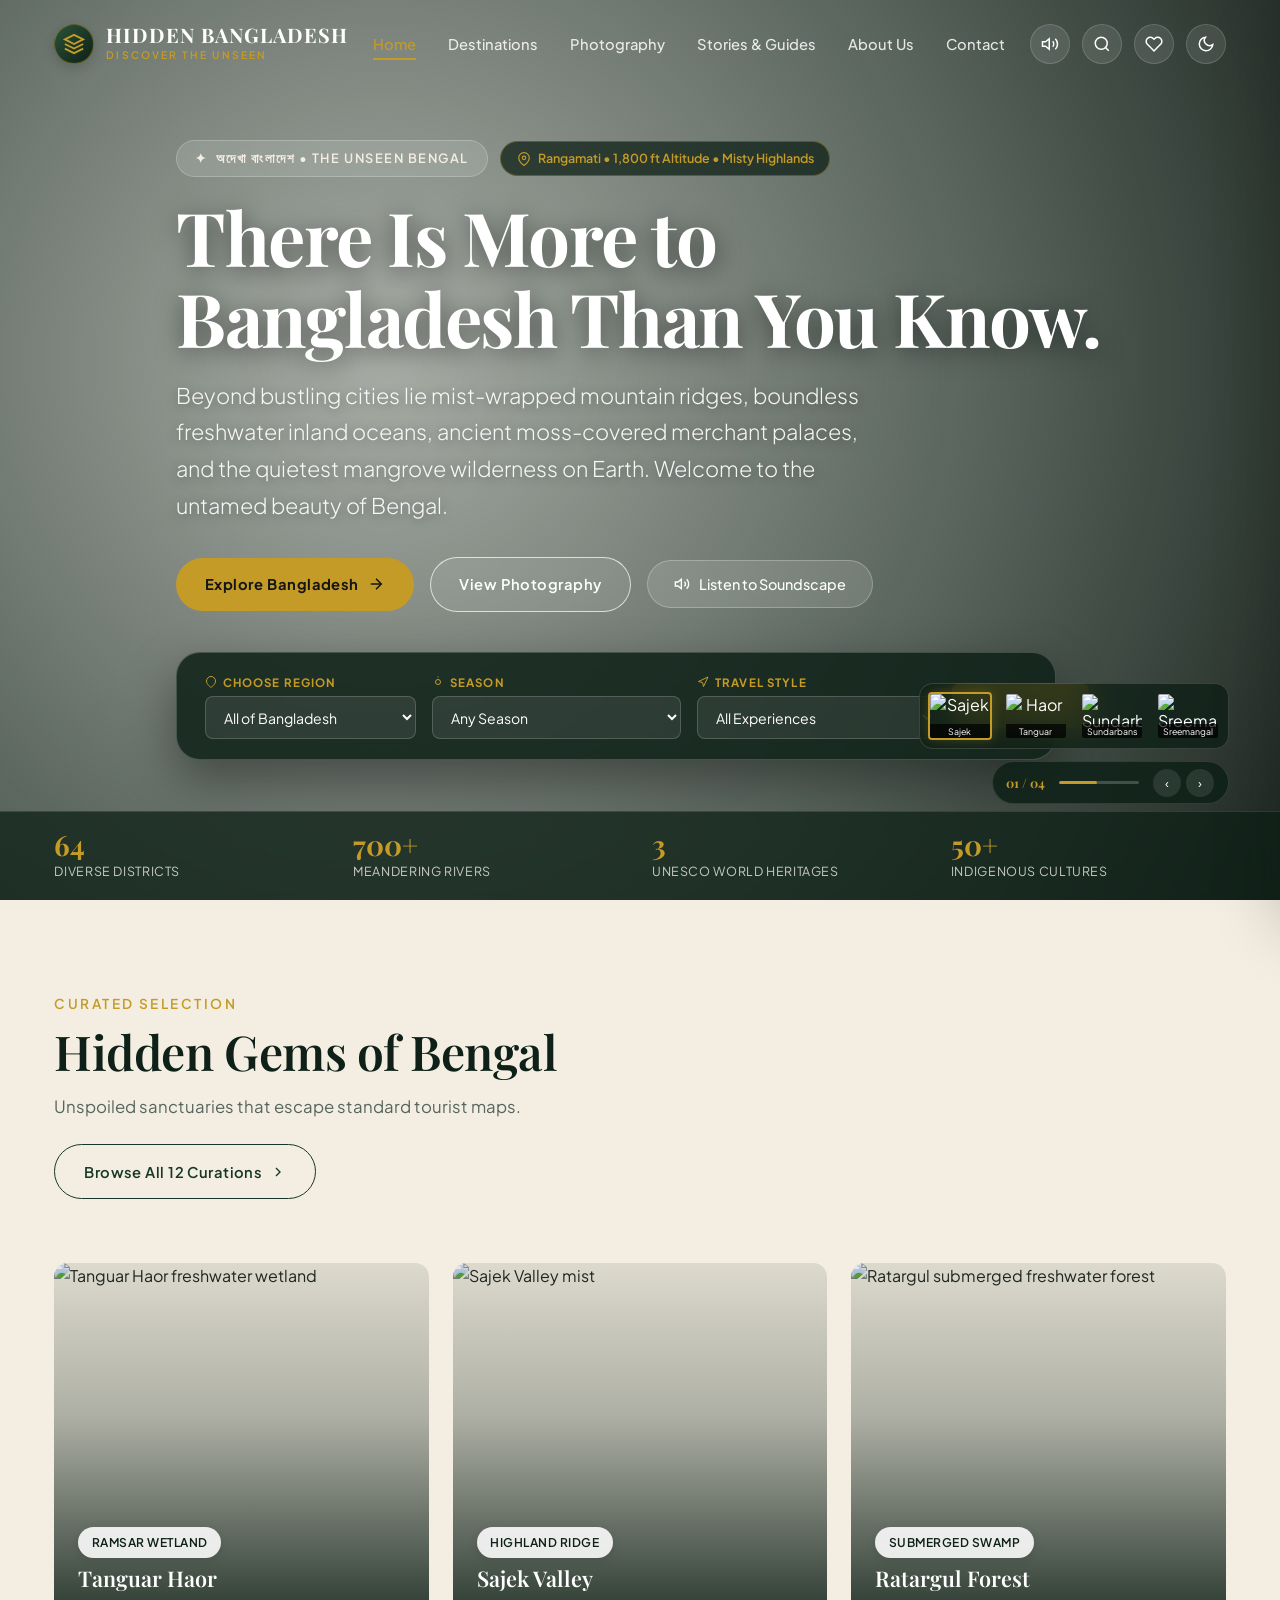
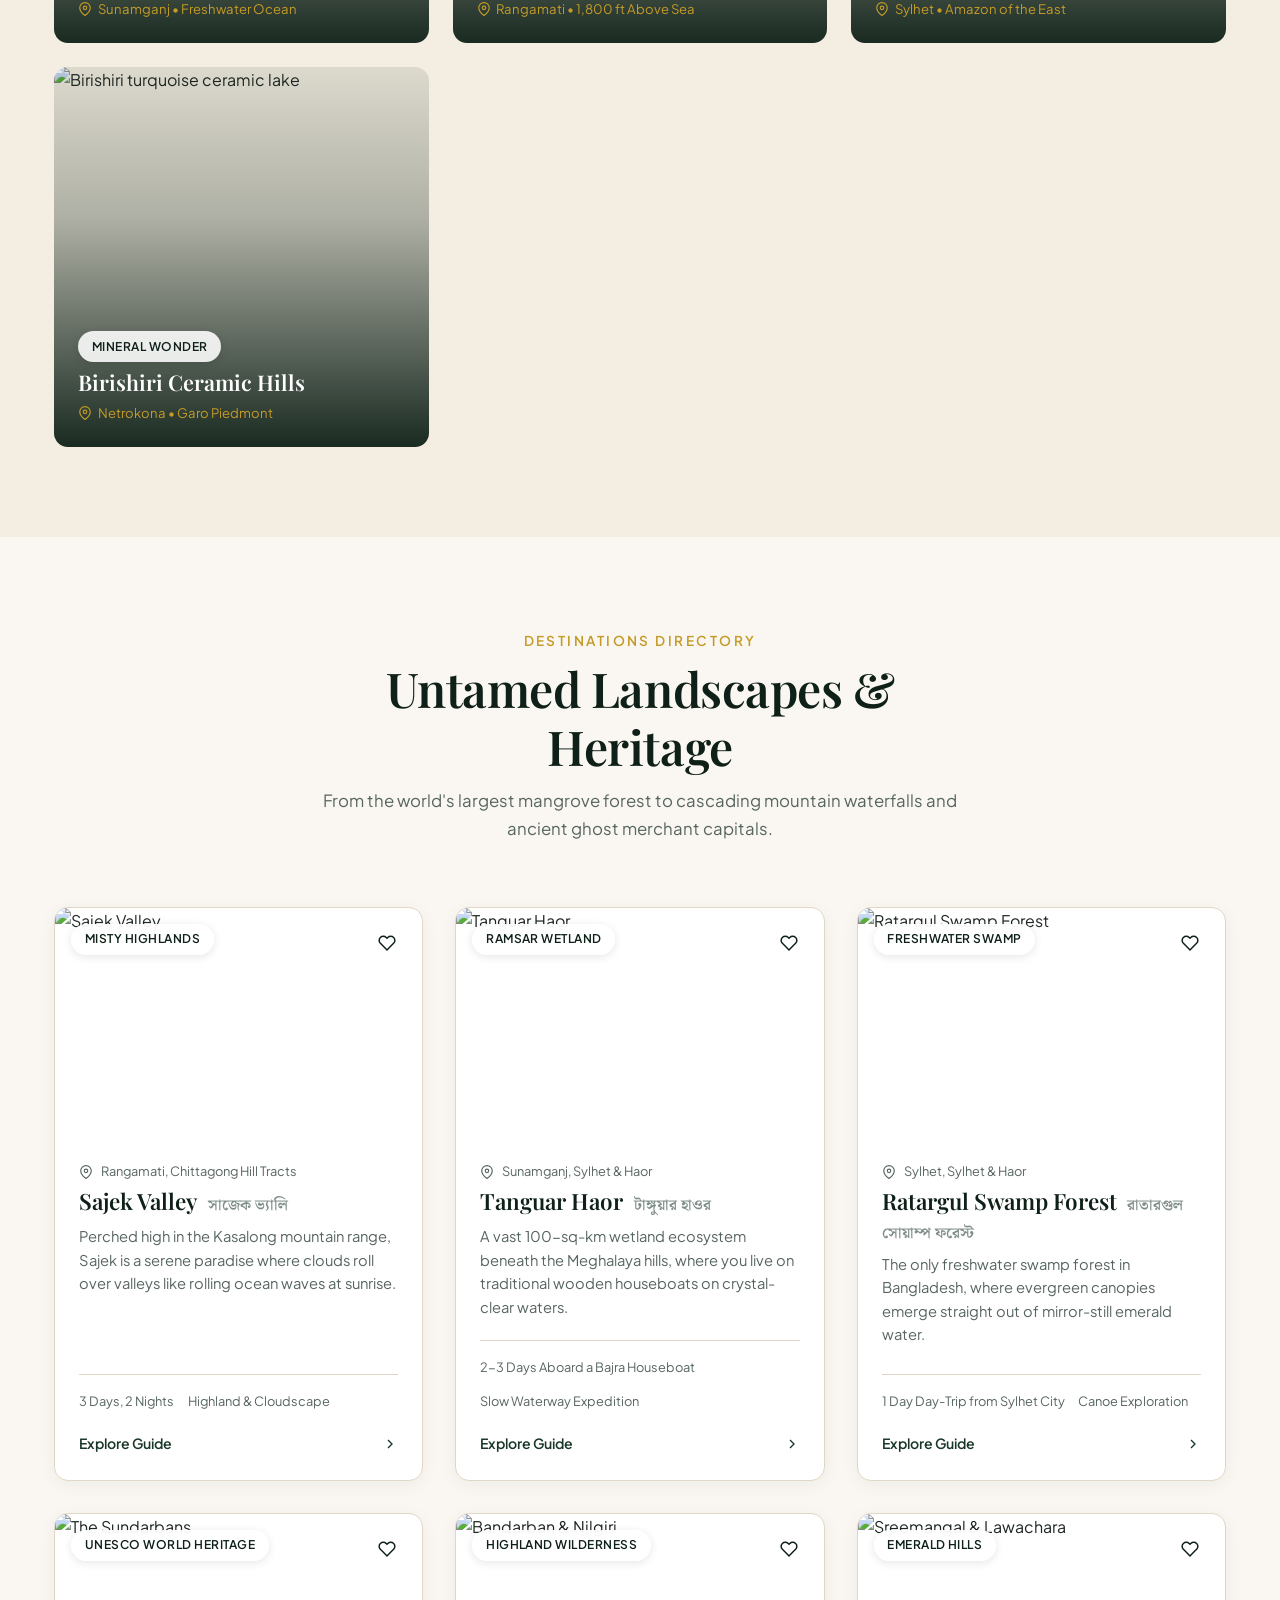
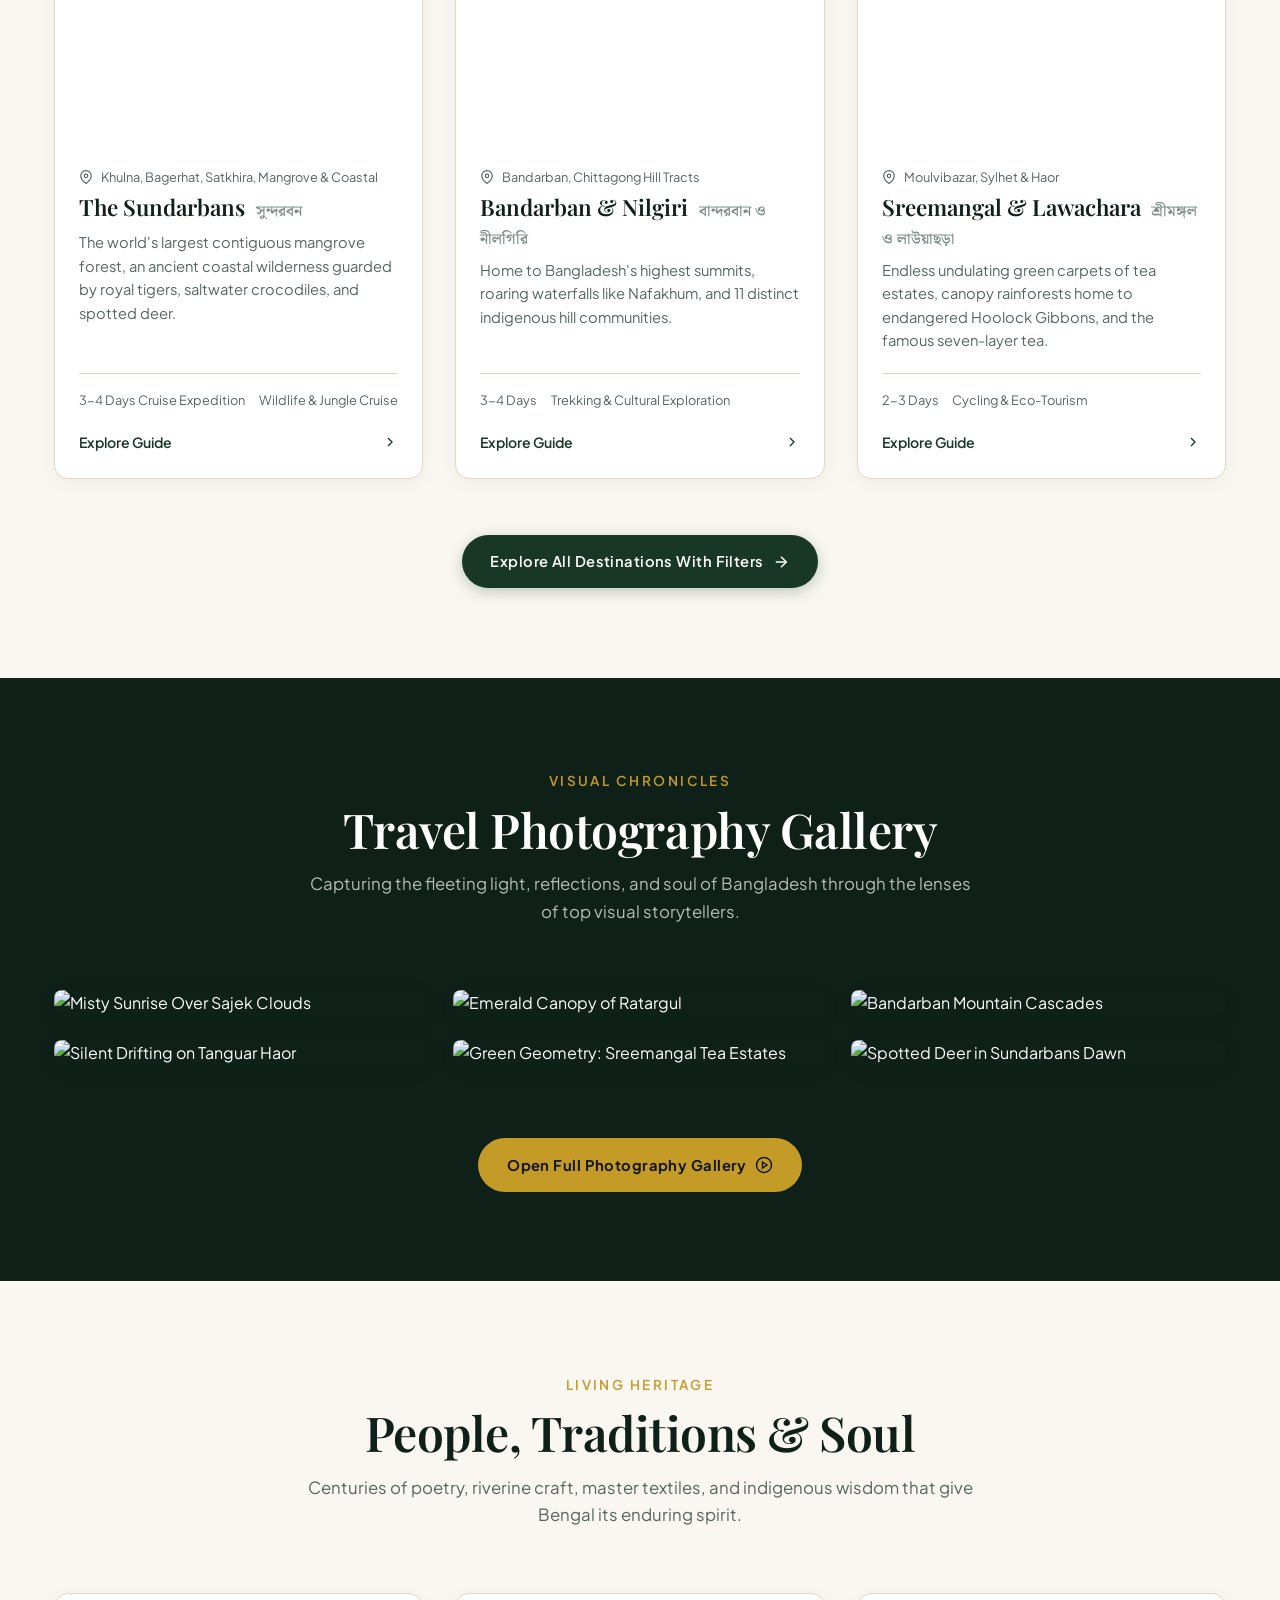
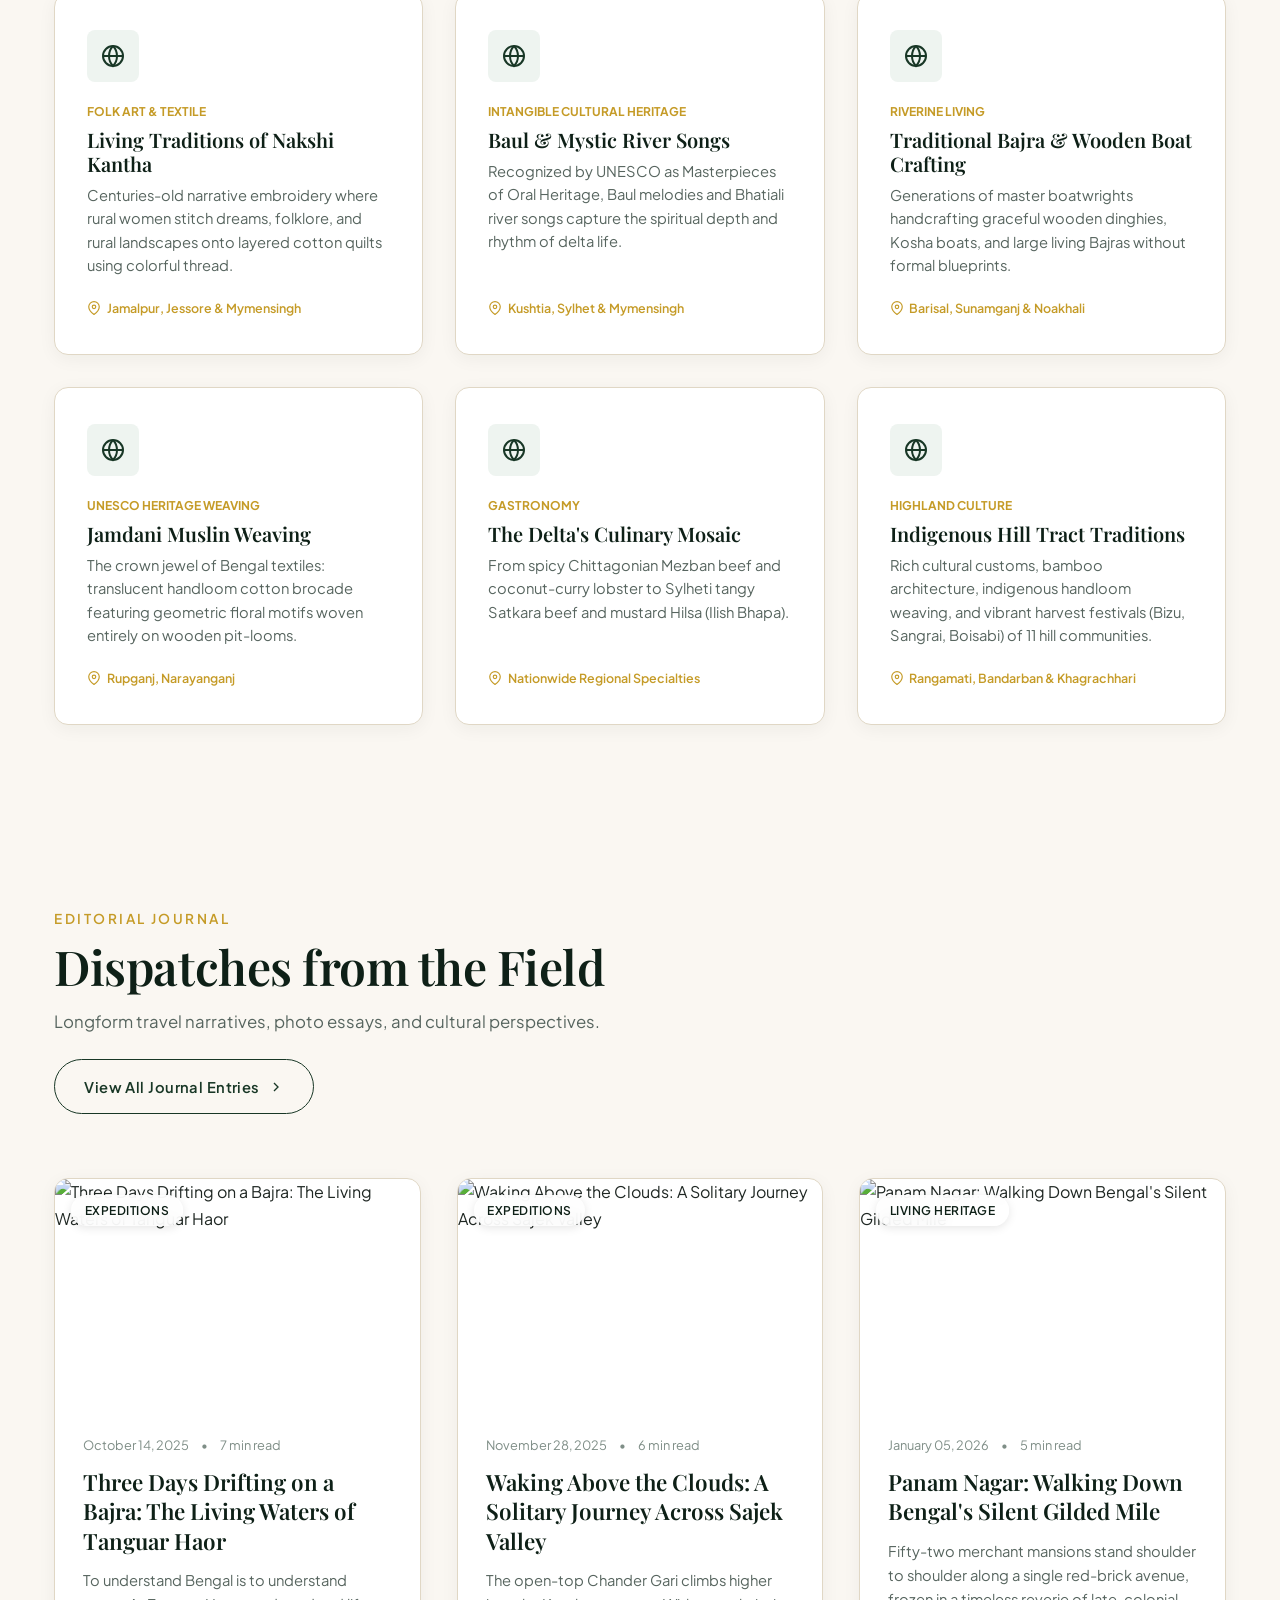
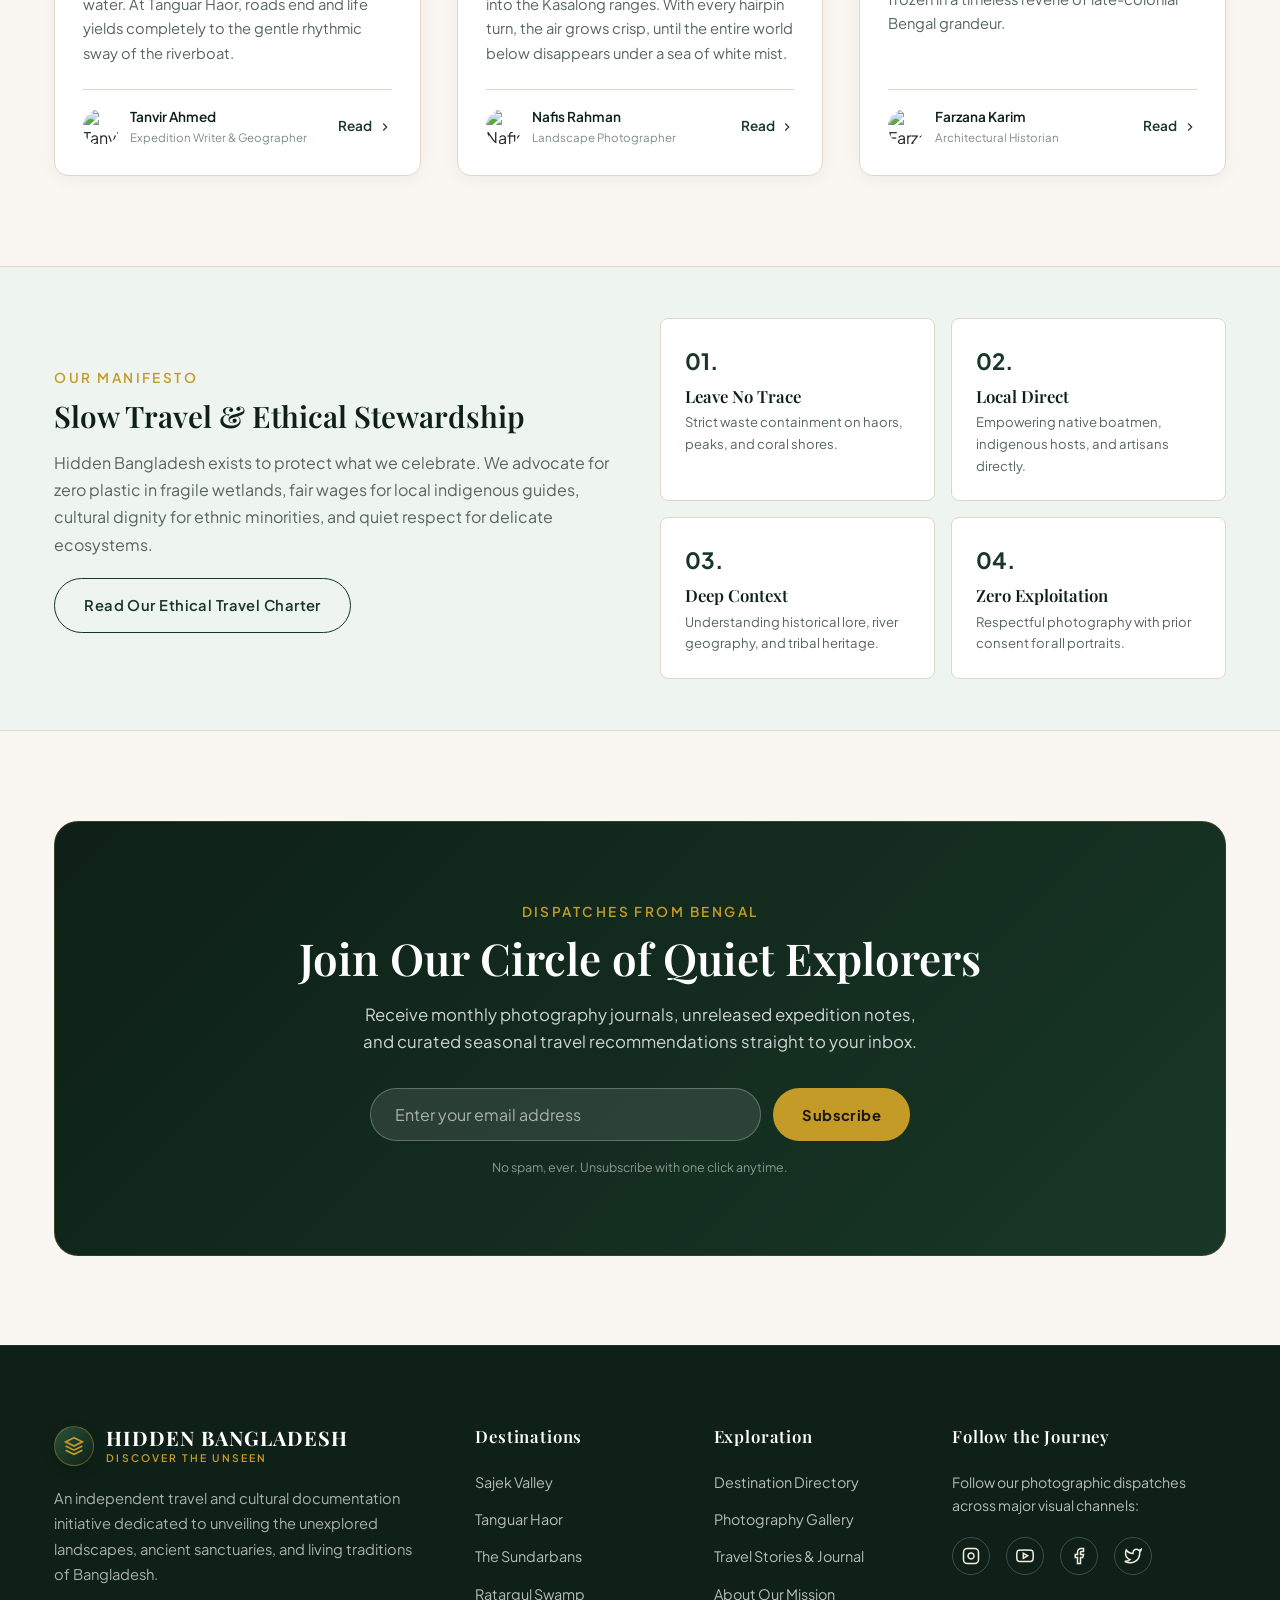
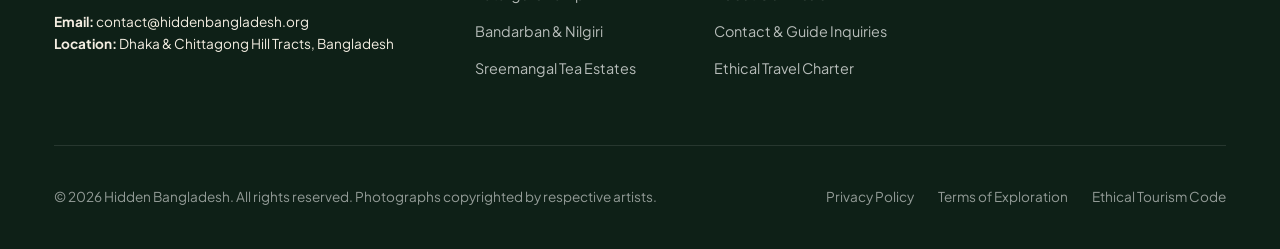
==== commit d0ebff40: "Add map view, weather widget, dark mode" ====
--- a/index.html
+++ b/index.html
@@ -7,6 +7,7 @@
   <meta name="description" content="A premium travel and photography journal celebrating the hidden landscapes, living heritage, mist-wrapped hill tracts, and serene waterways of Bangladesh.">
   <link rel="stylesheet" href="css/style.css">
   <link rel="stylesheet" href="css/components.css">
+  <script>(function(){try{var t=localStorage.getItem('hb_theme');if(t!=='dark'&&t!=='light'){t=(window.matchMedia&&window.matchMedia('(prefers-color-scheme: dark)').matches)?'dark':'light';}if(t==='dark'){document.documentElement.setAttribute('data-theme','dark');}}catch(e){}})();</script>
 </head>
 <body>
 
@@ -495,22 +496,22 @@
           <a href="about.html" class="btn btn-outline" style="border-color: var(--color-forest);">Read Our Ethical Travel Charter</a>
         </div>
         <div style="display: grid; grid-template-columns: 1fr 1fr; gap: 1rem;">
-          <div style="background: var(--color-white); padding: 1.5rem; border-radius: var(--radius-md); border: 1px solid var(--color-sand-border);">
+          <div style="background: var(--color-surface); padding: 1.5rem; border-radius: var(--radius-md); border: 1px solid var(--color-sand-border);">
             <div style="color: var(--color-forest); font-size: 1.4rem; font-weight: 700; margin-bottom: 0.35rem;">01.</div>
             <h4 style="font-size: 1.05rem; margin-bottom: 0.35rem;">Leave No Trace</h4>
             <p style="font-size: 0.82rem; color: var(--color-text-muted);">Strict waste containment on haors, peaks, and coral shores.</p>
           </div>
-          <div style="background: var(--color-white); padding: 1.5rem; border-radius: var(--radius-md); border: 1px solid var(--color-sand-border);">
+          <div style="background: var(--color-surface); padding: 1.5rem; border-radius: var(--radius-md); border: 1px solid var(--color-sand-border);">
             <div style="color: var(--color-forest); font-size: 1.4rem; font-weight: 700; margin-bottom: 0.35rem;">02.</div>
             <h4 style="font-size: 1.05rem; margin-bottom: 0.35rem;">Local Direct</h4>
             <p style="font-size: 0.82rem; color: var(--color-text-muted);">Empowering native boatmen, indigenous hosts, and artisans directly.</p>
           </div>
-          <div style="background: var(--color-white); padding: 1.5rem; border-radius: var(--radius-md); border: 1px solid var(--color-sand-border);">
+          <div style="background: var(--color-surface); padding: 1.5rem; border-radius: var(--radius-md); border: 1px solid var(--color-sand-border);">
             <div style="color: var(--color-forest); font-size: 1.4rem; font-weight: 700; margin-bottom: 0.35rem;">03.</div>
             <h4 style="font-size: 1.05rem; margin-bottom: 0.35rem;">Deep Context</h4>
             <p style="font-size: 0.82rem; color: var(--color-text-muted);">Understanding historical lore, river geography, and tribal heritage.</p>
           </div>
-          <div style="background: var(--color-white); padding: 1.5rem; border-radius: var(--radius-md); border: 1px solid var(--color-sand-border);">
+          <div style="background: var(--color-surface); padding: 1.5rem; border-radius: var(--radius-md); border: 1px solid var(--color-sand-border);">
             <div style="color: var(--color-forest); font-size: 1.4rem; font-weight: 700; margin-bottom: 0.35rem;">04.</div>
             <h4 style="font-size: 1.05rem; margin-bottom: 0.35rem;">Zero Exploitation</h4>
             <p style="font-size: 0.82rem; color: var(--color-text-muted);">Respectful photography with prior consent for all portraits.</p>
--- a/css/style.css
+++ b/css/style.css
@@ -29,6 +29,7 @@
   --color-charcoal-border: #28302b;
 
   --color-offwhite: #fcfaf7;
+  --color-surface: #ffffff;
   --color-text-main: #1f2723;
   --color-text-muted: #57655f;
   --color-text-subtle: #7f8e87;
@@ -399,3 +400,96 @@
 ::-webkit-scrollbar-thumb:hover {
   background: var(--color-forest-deep);
 }
+
+/* ==========================================================================
+   DARK MODE THEME
+   Activated by adding data-theme="dark" on the <html> element
+   ========================================================================== */
+html[data-theme="dark"] {
+  --color-sand: #141d18;
+  --color-sand-light: #0d1410;
+  --color-sand-border: #29362e;
+  --color-sand-dark: #29362e;
+  --color-forest-mist: #15201a;
+  --color-offwhite: #101713;
+  --color-surface: #16201a;
+
+  --color-text-main: #e6ebe8;
+  --color-text-muted: #a6b2ab;
+  --color-text-subtle: #85938b;
+
+  --shadow-subtle: 0 4px 18px rgba(0, 0, 0, 0.35);
+  --shadow-card: 0 10px 30px rgba(0, 0, 0, 0.45);
+  --shadow-hover: 0 18px 45px rgba(0, 0, 0, 0.55);
+
+  color-scheme: dark;
+}
+
+html[data-theme="dark"] body {
+  background-color: var(--color-sand-light);
+  color: var(--color-text-main);
+}
+
+html[data-theme="dark"] h1,
+html[data-theme="dark"] h2,
+html[data-theme="dark"] h3,
+html[data-theme="dark"] h4,
+html[data-theme="dark"] h5,
+html[data-theme="dark"] h6 {
+  color: #eaf1ec;
+}
+
+html[data-theme="dark"] .author-name,
+html[data-theme="dark"] .search-modal-input {
+  color: #e6ebe8;
+}
+
+/* Sub-page light navbar transforms into the dark glass navbar */
+html[data-theme="dark"] .site-nav.nav-light {
+  background: rgba(13, 20, 16, 0.94);
+  border-bottom-color: var(--color-sand-border);
+}
+
+html[data-theme="dark"] .site-nav.nav-light .brand-name { color: #ffffff; }
+html[data-theme="dark"] .site-nav.nav-light .nav-link { color: rgba(255, 255, 255, 0.85); }
+html[data-theme="dark"] .site-nav.nav-light .nav-link:hover,
+html[data-theme="dark"] .site-nav.nav-light .nav-link.active { color: var(--color-gold); }
+
+html[data-theme="dark"] .site-nav.nav-light .nav-action-btn {
+  background: #1a2620;
+  color: #e6ebe8;
+  border-color: rgba(255, 255, 255, 0.15);
+}
+
+html[data-theme="dark"] .site-nav.nav-light .mobile-toggle { color: #ffffff; }
+
+/* Buttons adapt for contrast on dark surfaces */
+html[data-theme="dark"] .btn-outline {
+  border-color: #4b6b58;
+  color: #cfe0d5;
+}
+
+html[data-theme="dark"] .btn-outline:hover {
+  background: var(--color-forest);
+  color: #ffffff;
+}
+
+html[data-theme="dark"] [style*="border-color: var(--color-forest)"] {
+  border-color: #4b6b58 !important;
+}
+
+html[data-theme="dark"] [style*="color: var(--color-forest);"] {
+  color: #7bc49a !important;
+}
+
+html[data-theme="dark"] [style*="color: var(--color-forest-deep);"] {
+  color: #eaf1ec !important;
+}
+
+/* Inputs placed on light surfaces */
+html[data-theme="dark"] .filter-search-box input:focus {
+  background: var(--color-surface);
+  border-color: var(--color-gold);
+}
+
+html[data-theme="dark"] .fav-item { background: #101913; }
--- a/css/components.css
+++ b/css/components.css
@@ -698,7 +698,7 @@
 }
 
 .card-dest {
-  background: var(--color-white);
+  background: var(--color-surface);
   border-radius: var(--radius-lg);
   overflow: hidden;
   box-shadow: var(--shadow-subtle);
@@ -844,7 +844,7 @@
 
 /* Filter Bar Component */
 .filter-bar {
-  background: var(--color-white);
+  background: var(--color-surface);
   padding: 1.25rem 1.5rem;
   border-radius: var(--radius-lg);
   border: 1px solid var(--color-sand-border);
@@ -881,7 +881,7 @@
 
 .filter-search-box input:focus {
   border-color: var(--color-forest);
-  background: var(--color-white);
+  background: var(--color-surface);
 }
 
 .filter-search-box svg {
@@ -1183,7 +1183,7 @@
 }
 
 .story-card {
-  background: var(--color-white);
+  background: var(--color-surface);
   border-radius: var(--radius-lg);
   overflow: hidden;
   border: 1px solid var(--color-sand-border);
@@ -1291,7 +1291,7 @@
 }
 
 .culture-card {
-  background: var(--color-white);
+  background: var(--color-surface);
   padding: 2.25rem 2rem;
   border-radius: var(--radius-lg);
   border: 1px solid var(--color-sand-border);
@@ -1362,7 +1362,7 @@
 }
 
 .search-modal-box {
-  background: var(--color-white);
+  background: var(--color-surface);
   width: min(720px, 100%);
   border-radius: var(--radius-xl);
   overflow: hidden;
@@ -1433,7 +1433,7 @@
   right: 0;
   bottom: 0;
   width: min(420px, 100%);
-  background: var(--color-white);
+  background: var(--color-surface);
   box-shadow: var(--shadow-deep);
   z-index: 1500;
   transform: translateX(100%);
@@ -1716,3 +1716,200 @@
     gap: 1rem;
   }
 }
+
+/* ==========================================================================
+   13. Theme (Dark Mode) Toggle Button
+   ========================================================================== */
+.theme-toggle-btn .icon-sun { display: none; }
+
+html[data-theme="dark"] .theme-toggle-btn .icon-moon { display: none; }
+html[data-theme="dark"] .theme-toggle-btn .icon-sun { display: block; }
+
+.mobile-theme-toggle {
+  display: inline-flex;
+  align-items: center;
+  gap: 0.6rem;
+  margin-top: 1.5rem;
+  padding: 0.7rem 1.15rem;
+  border-radius: var(--radius-full);
+  border: 1px solid rgba(255, 255, 255, 0.2);
+  color: var(--color-white);
+  font-size: 0.9rem;
+  font-weight: 600;
+  width: fit-content;
+  transition: all var(--transition-fast);
+}
+
+.mobile-theme-toggle:hover {
+  border-color: var(--color-gold);
+  color: var(--color-gold);
+}
+
+.mobile-theme-toggle .icon-sun { display: none; }
+
+html[data-theme="dark"] .mobile-theme-toggle .icon-moon { display: none; }
+html[data-theme="dark"] .mobile-theme-toggle .icon-sun { display: block; }
+
+/* ==========================================================================
+   14. Destination Map View (Leaflet)
+   ========================================================================== */
+.view-toggle {
+  display: inline-flex;
+  background: var(--color-surface);
+  border: 1px solid var(--color-sand-border);
+  border-radius: var(--radius-full);
+  padding: 0.25rem;
+  gap: 0.25rem;
+}
+
+.view-toggle-btn {
+  display: inline-flex;
+  align-items: center;
+  gap: 0.4rem;
+  padding: 0.5rem 1.15rem;
+  border-radius: var(--radius-full);
+  font-size: 0.82rem;
+  font-weight: 600;
+  color: var(--color-text-muted);
+  transition: all var(--transition-fast);
+}
+
+.view-toggle-btn:hover {
+  color: var(--color-forest-deep);
+}
+
+.view-toggle-btn.active {
+  background: var(--color-forest);
+  color: var(--color-white);
+}
+
+.destinations-map {
+  height: 600px;
+  width: 100%;
+  border-radius: var(--radius-lg);
+  border: 1px solid var(--color-sand-border);
+  overflow: hidden;
+  box-shadow: var(--shadow-subtle);
+  z-index: 1;
+  background: var(--color-forest-mist);
+}
+
+.hb-map-pin span {
+  display: block;
+  width: 18px;
+  height: 18px;
+  border-radius: 50% 50% 50% 0;
+  transform: rotate(-45deg);
+  background: var(--color-forest);
+  border: 2px solid var(--color-gold);
+  box-shadow: 0 2px 8px rgba(0, 0, 0, 0.4);
+}
+
+.leaflet-popup-content { margin: 0; }
+.leaflet-container a { color: var(--color-forest); }
+
+.hb-map-popup { width: 220px; }
+.hb-map-popup img { width: 100%; height: 110px; object-fit: cover; display: block; }
+.hb-map-popup-body { padding: 0.85rem 1rem 1rem; }
+.hb-map-popup-body h4 { font-size: 1.05rem; margin-bottom: 0.15rem; color: var(--color-forest-deep); }
+.hb-map-popup-body .meta { font-size: 0.76rem; color: var(--color-text-subtle); margin-bottom: 0.65rem; }
+.hb-map-popup-body a { font-size: 0.82rem; font-weight: 700; color: var(--color-gold); }
+
+html[data-theme="dark"] .leaflet-popup-content-wrapper,
+html[data-theme="dark"] .leaflet-popup-tip {
+  background: var(--color-surface);
+  color: var(--color-text-main);
+}
+html[data-theme="dark"] .hb-map-popup-body h4 { color: #eaf1ec; }
+
+/* ==========================================================================
+   15. Weather & Date Widget
+   ========================================================================== */
+.weather-card {
+  margin-top: 1.75rem;
+  padding-top: 1.5rem;
+  border-top: 1px solid var(--color-sand-border);
+}
+
+.weather-head {
+  display: flex;
+  align-items: center;
+  justify-content: space-between;
+  gap: 1rem;
+  margin-bottom: 0.9rem;
+}
+
+.weather-date {
+  font-family: var(--font-serif);
+  font-size: 1.05rem;
+  font-weight: 600;
+  color: var(--color-forest-deep);
+  line-height: 1.3;
+}
+
+.weather-place {
+  font-size: 0.76rem;
+  color: var(--color-text-subtle);
+  text-transform: uppercase;
+  letter-spacing: 0.06em;
+  margin-top: 0.15rem;
+}
+
+.weather-now {
+  display: flex;
+  align-items: center;
+  gap: 0.55rem;
+  flex-shrink: 0;
+}
+
+.weather-now .temp {
+  font-family: var(--font-serif);
+  font-size: 2rem;
+  font-weight: 700;
+  color: var(--color-forest-deep);
+  line-height: 1;
+}
+
+.weather-now .emoji { font-size: 1.8rem; line-height: 1; }
+
+.weather-sub {
+  font-size: 0.8rem;
+  color: var(--color-text-muted);
+  line-height: 1.5;
+  margin-bottom: 1rem;
+}
+
+.weather-days {
+  display: grid;
+  grid-template-columns: repeat(3, 1fr);
+  gap: 0.5rem;
+}
+
+.weather-day {
+  background: var(--color-forest-mist);
+  border: 1px solid var(--color-sand-border);
+  border-radius: var(--radius-md);
+  padding: 0.65rem 0.35rem;
+  text-align: center;
+}
+
+.weather-day .dname {
+  font-size: 0.68rem;
+  text-transform: uppercase;
+  letter-spacing: 0.05em;
+  color: var(--color-text-subtle);
+  font-weight: 700;
+}
+
+.weather-day .demoji { font-size: 1.3rem; margin: 0.2rem 0; }
+.weather-day .dtemp { font-size: 0.76rem; color: var(--color-text-main); font-weight: 600; }
+
+.weather-loading,
+.weather-error { font-size: 0.85rem; color: var(--color-text-subtle); }
+
+html[data-theme="dark"] .weather-date,
+html[data-theme="dark"] .weather-now .temp { color: #eaf1ec; }
+
+@media (max-width: 820px) {
+  .destinations-map { height: 480px; }
+}
